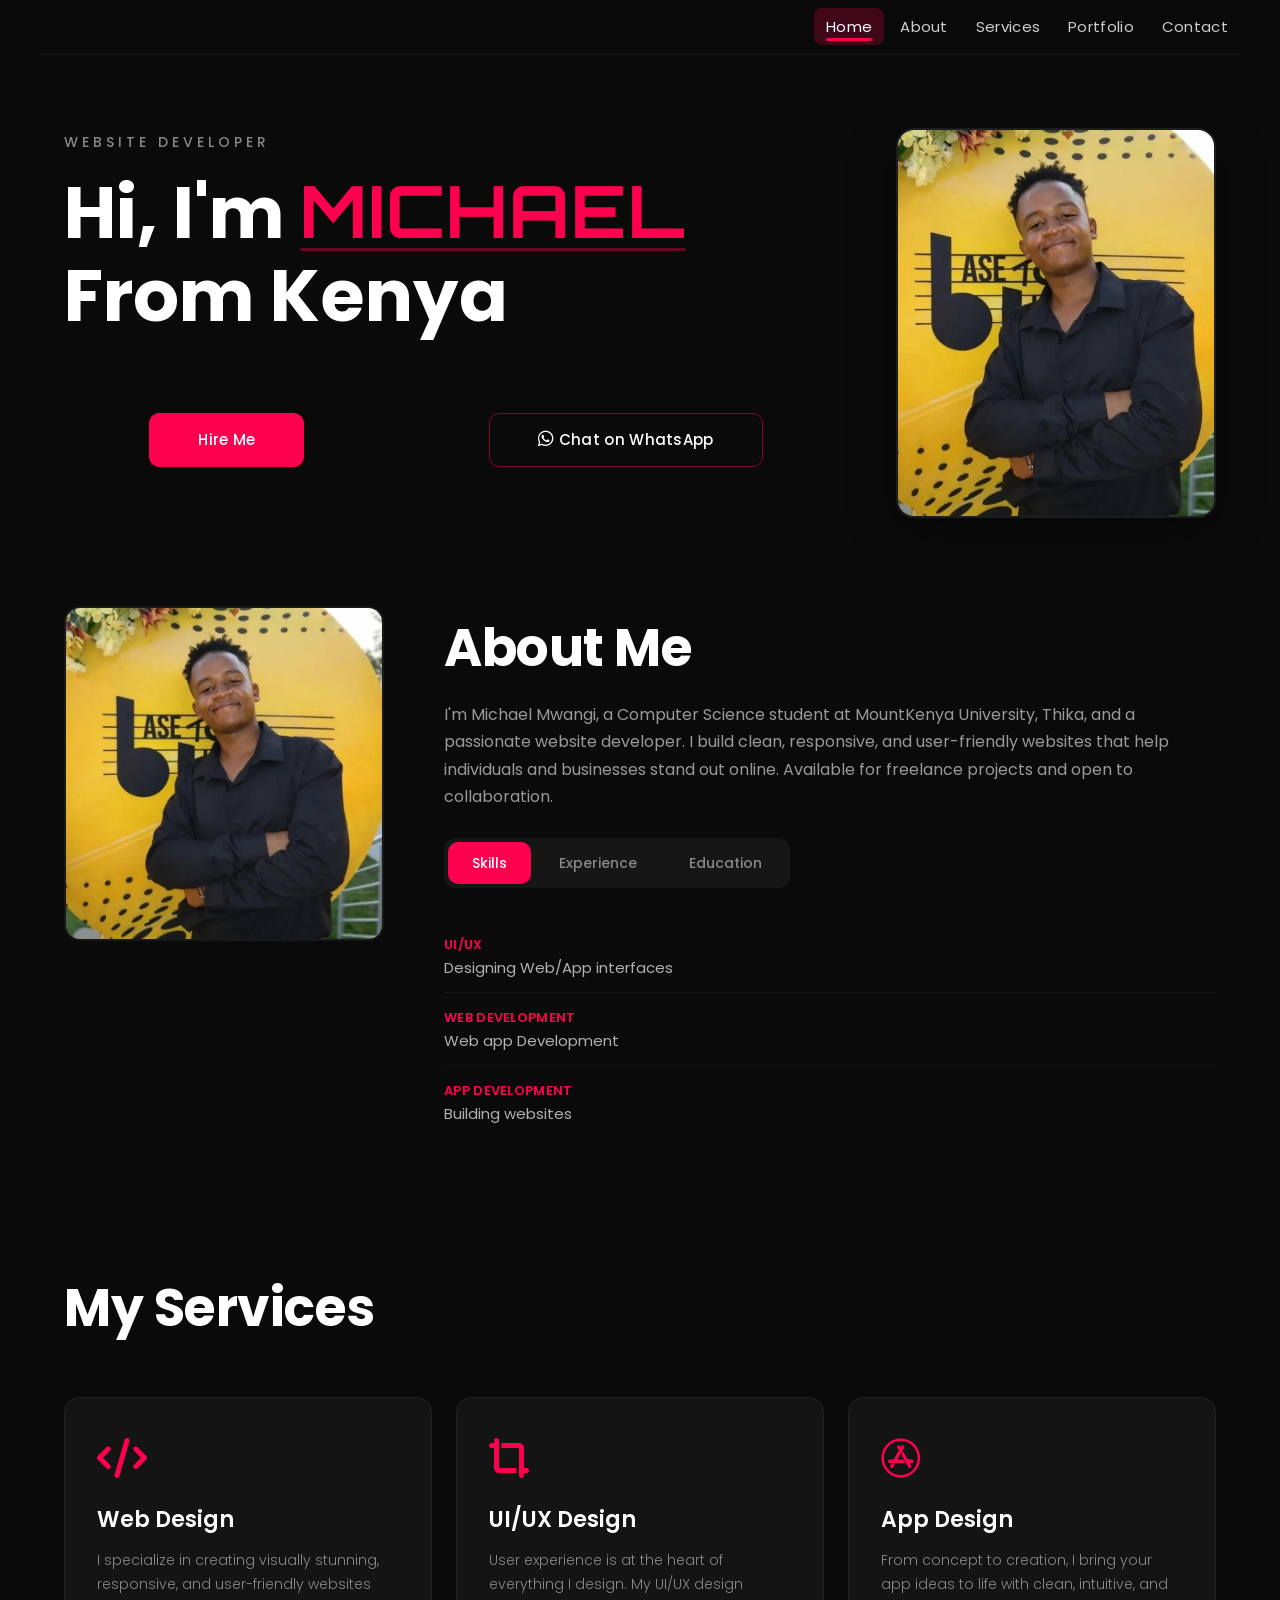
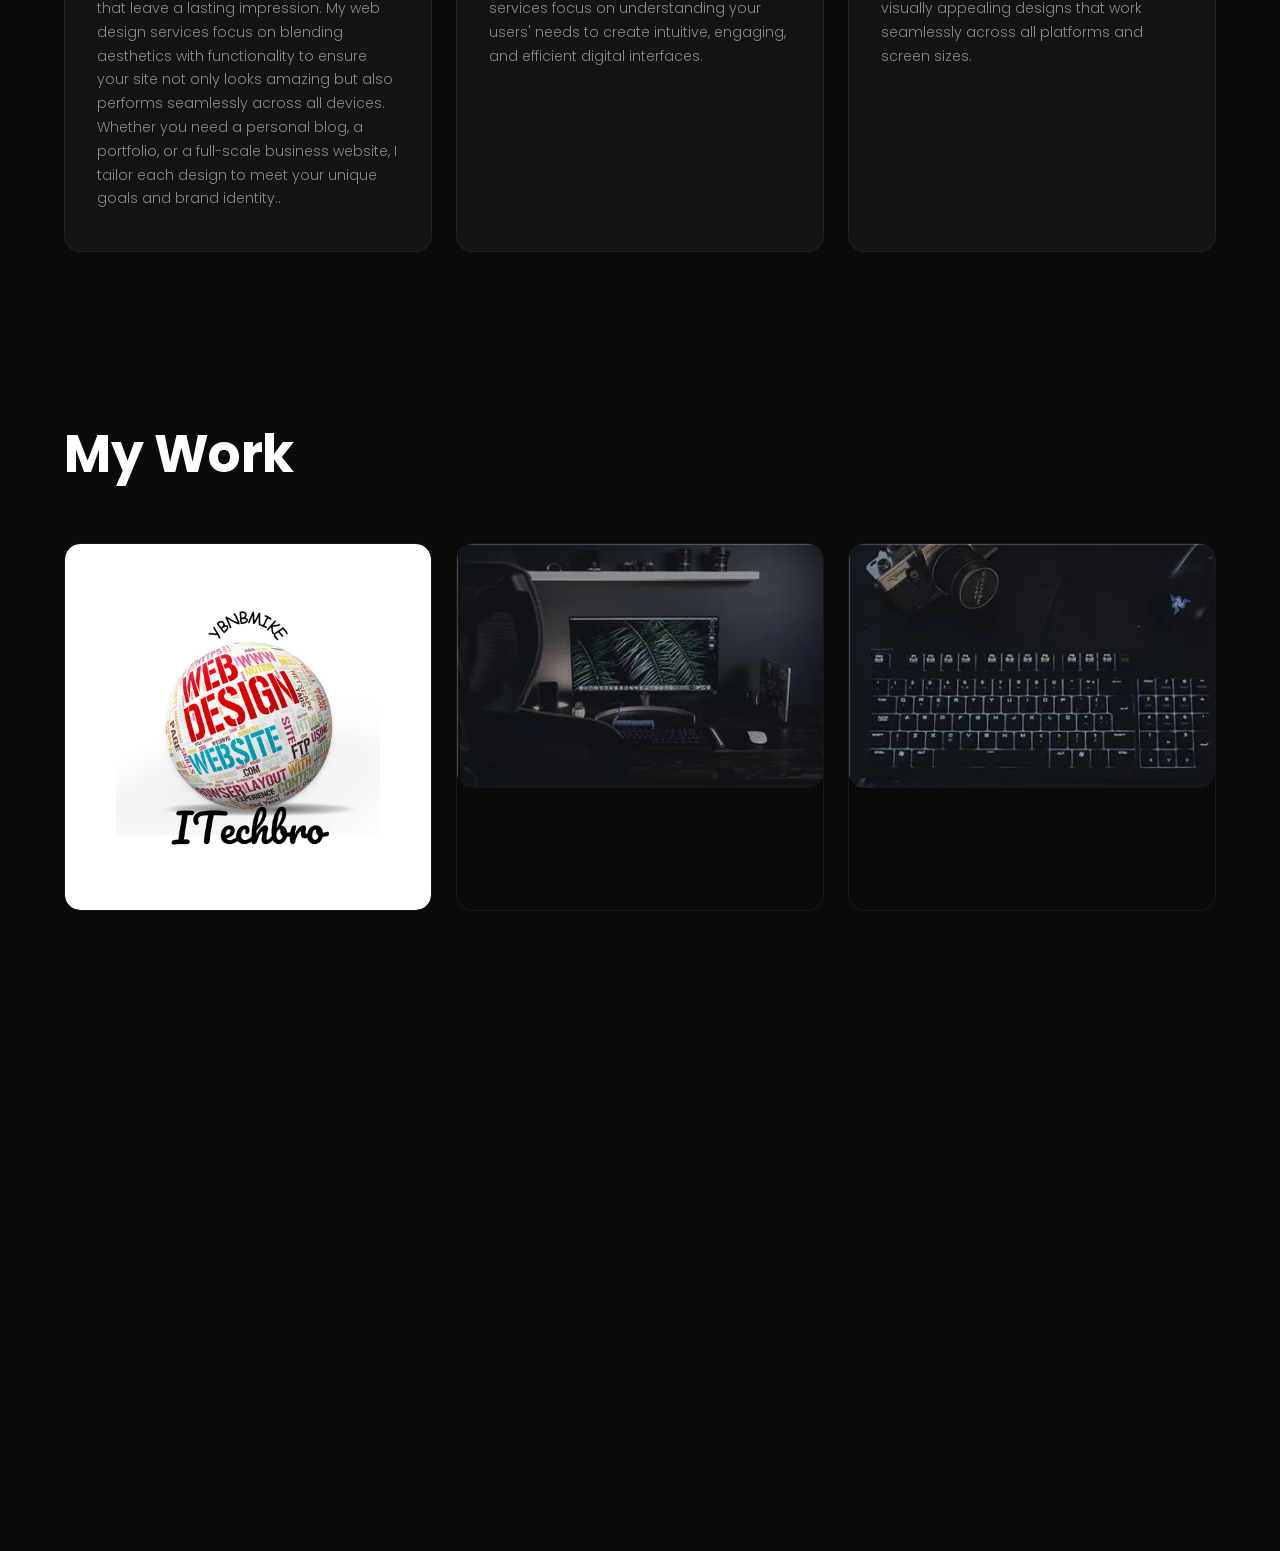
==== index.html @ 360afc4c "Add fashion store badge to clothing project" ====
<!DOCTYPE html>
<html lang="en">
<head>
    <meta charset="UTF-8">
    <meta http-equiv="X-UA-Compatible" content="IE=edge">
    <meta name="viewport" content="width=device-width, initial-scale=1.0">
    <title>Michael (YBNBMIKE) — Website Developer Kenya | Web Design & UI/UX</title>
    <link rel="stylesheet" href="style.css">
    <!-- Preconnect and load Poppins font for better CLS and performance -->
    <link rel="preconnect" href="https://fonts.googleapis.com">
    <link rel="preconnect" href="https://fonts.gstatic.com" crossorigin>
    <link rel="preconnect" href="https://cdnjs.cloudflare.com" crossorigin>
    <link href="https://fonts.googleapis.com/css2?family=Orbitron:wght@600;700&family=Poppins:wght@300;400;500;600;700&display=swap" rel="stylesheet">
    <!-- Favicons and touch icon (generated from your uploaded photo) -->
    <link rel="icon" type="image/png" sizes="32x32" href="/favicon-32x32.png">
    <link rel="icon" type="image/png" sizes="16x16" href="/favicon-16x16.png">
    <link rel="apple-touch-icon" sizes="180x180" href="/apple-touch-icon.png">
    <link rel="icon" href="/favicon-32x32.png">
    <link rel="shortcut icon" href="/favicon.ico">
    <meta name="theme-color" content="#ff004f">
    <!-- Font Awesome 6 Free CDN -->
    <link rel="stylesheet" href="https://cdnjs.cloudflare.com/ajax/libs/font-awesome/6.5.1/css/all.min.css" crossorigin="anonymous">
        <!-- SEO: meta description, canonical, Open Graph, Twitter Card, JSON-LD -->
        <meta name="description" content="Michael (YBNBMIKE) — Website developer from Kenya. I build responsive websites, UI/UX designs and web apps. Contact: chegemichael974@gmail.com">
        <meta name="keywords" content="website developer, web design, UI/UX, web developer Kenya, portfolio">
        <link rel="canonical" href="https://ynbmike.me/">
        <meta property="og:title" content="Michael (YBNBMIKE) — Website Developer | Kenya">
        <meta property="og:description" content="I build responsive websites, UI/UX designs and web apps. Portfolio of web projects and services offered.">
        <meta property="og:type" content="website">
        <meta property="og:url" content="https://ynbmike.me/">
        <meta property="og:image" content="https://ynbmike.me/portfolio3.jpg">
        <meta name="twitter:card" content="summary_large_image">
        <meta name="twitter:title" content="Michael (YBNBMIKE) — Website Developer | Kenya">
        <meta name="twitter:description" content="I build responsive websites, UI/UX designs and web apps. Portfolio of web projects and services offered.">
        <meta name="twitter:image" content="https://ynbmike.me/portfolio3.jpg">
        <script type="application/ld+json">
        {
            "@context": "https://schema.org",
            "@type": "Person",
            "name": "Michael (YBNBMIKE)",
            "url": "https://ynbmike.me/",
            "email": "chegemichael974@gmail.com",
            "jobTitle": "Website Developer",
            "sameAs": ["https://facebook.com/","https://www.linkedin.com/"]
        }
        </script>
</head>
<body>
<div id="header">
    <div class="container">
        <nav>
            <ul id="sidemenu">
                <li><a href="#header">Home</a></li>
                <li><a href="#about">About</a></li>
                <li><a href="#services">Services</a></li>
                <li><a href="#portfolio">Portfolio</a></li>
                <li><a href="#contact">Contact</a></li>
            </ul>
        </nav>
        <div class="header-content">
            <div class="header-text">
                <p>WEBSITE DEVELOPER</p>
                <h1>Hi, I'm <span>MICHAEL</span><br>From Kenya</h1>
                <div class="hero-actions">
                    <a href="#contact" class="btn btn2 hero-btn">Hire Me</a>
                    <a href="https://wa.me/254711838525" class="btn hero-btn hero-btn-whatsapp" target="_blank" rel="noopener">
                        <i class="fab fa-whatsapp"></i> Chat on WhatsApp
                    </a>
                </div>
            </div>
            <div class="hero-image-wrap">
                <img src="profile_new.jpg?v=2" alt="Michael Mwangi" class="hero-image" loading="eager" />
            </div>
        </div>
    </div>
</div>
<!-- -----------about---------- -->
<div id="about">
    <div class="container">
        <div class="row">
            <div class="about-col-1">
                <img src="profile_new.jpg?v=2" loading="lazy" alt="Michael portrait" style="width:100%;border-radius:16px;border:2px solid rgba(255,255,255,0.06);">
            </div>
            <div class="about-col-2">
                <h2 class="sub-title">About Me</h2>
                <p>I'm Michael Mwangi, a Computer Science student at MountKenya University, Thika, and a passionate website developer. I build clean, responsive, and user-friendly websites that help individuals and businesses stand out online. Available for freelance projects and open to collaboration.</p>

                <div class="tab-titles">
                    <p class="tab-links active-link" onclick="opentab(event, 'skills')">Skills</p>
                    <p class="tab-links" onclick="opentab(event, 'experience')">Experience</p>
                    <p class="tab-links" onclick="opentab(event, 'education')">Education</p>
                </div>
                <div class="tab-contents active-tab" id="skills">
                    <ul>
                        <li><span>UI/UX</span><br>Designing Web/App interfaces</li>
                        <li><span>Web Development</span><br>Web app Development</li>
                        <li><span>App Development</span><br>Building websites</li>
                    </ul>
                </div>
                <div class="tab-contents" id="experience">
                    <ul>
                        <li><span>2024 - Current</span><br>MountKenya University</li>
                        <li><span>2023 - 2024</span><br>Internship at Ministry of Foreign affairs.</li>
                        <li><span>2010 - 2021</span><br>Student at Magumu Boys.</li>
                
                    </ul>
                </div>
                <div class="tab-contents" id="education">
                    <ul>
                        <li><span>2023 - Current</span><br>MountKenya University</li>
                        <li><span>2018 - 2021</span><br>Magumu Boys</li>
                        <li><span>2010 - 2017</span><br>Jolly Hope Academy</li>
                    </ul>
                </div>
            </div>
        </div>
    </div>
</div>
<!-- ---------services---------------- -->
<div id="services">
    <div class="container">
        <h2 class="sub-title">My Services</h2>
        <div class="services-list">
            <div>
                <i class="fas fa-code"></i>
                <h2>Web Design</h2>
                <p>I specialize in creating visually stunning, responsive, and user-friendly websites that leave a lasting impression. My web design services focus on blending aesthetics with functionality to ensure your site not only looks amazing but also performs seamlessly across all devices. Whether you need a personal blog, a portfolio, or a full-scale business website, I tailor each design to meet your unique goals and brand identity..</p>
            </div>
            <div>
                <i class="fas fa-crop-simple"></i>
                <h2>UI/UX Design</h2>
                <p>User experience is at the heart of everything I design. My UI/UX design services focus on understanding your users' needs to create intuitive, engaging, and efficient digital interfaces.</p>
            </div>
            <div>
                <i class="fab fa-app-store"></i>
                <h2>App Design</h2>
                <p>From concept to creation, I bring your app ideas to life with clean, intuitive, and visually appealing designs that work seamlessly across all platforms and screen sizes.</p>
            </div>
        </div>
    </div>
</div>
<!-- ----------portfolio------------ -->
<div id="portfolio">
    <div class="container">
        <h2 class="sub-title">My Work</h2>
        <div class="work-list">
            <div class="work">
                <img src="logo.png" loading="lazy" alt="Tory's Court clothing website logo" class="project-logo-fit">
                <div class="layer">
                    <span class="project-badge">Fashion Store</span>
                    <h3>Clothing Website</h3>
                    <p>A fashion-focused website built to showcase products with a clean layout, bold visuals, and a smooth browsing experience for customers.</p>
                    <a href="https://toryscourt.netlify.app/" target="_blank" rel="noopener" class="project-link">View Website</a>
                </div>
            </div>
            <div class="work">
                <picture>
                    <source type="image/webp" srcset="portfolio4_400.webp 400w, portfolio4_800.webp 800w, portfolio4_1200.webp 1200w" sizes="(max-width:600px) 100vw, 400px">
                    <img src="portfolio4_800.jpg" srcset="portfolio4_400.jpg 400w, portfolio4_800.jpg 800w, portfolio4_1200.jpg 1200w" sizes="(max-width:600px) 100vw, 400px" loading="lazy" alt="Parking system screenshot">
                </picture>
                <div class="layer">
                    <h3>Parking system</h3>
                    <p>The website Maximizes the use of parking areas, even in limited spaces, by organizing vehicle placement. .</p>
                </div>
            </div>
            <div class="work">
                <picture>
                    <source type="image/webp" srcset="portfolio5_400.webp 400w, portfolio5_800.webp 800w, portfolio5_1200.webp 1200w" sizes="(max-width:600px) 100vw, 400px">
                    <img src="portfolio5_800.jpg" srcset="portfolio5_400.jpg 400w, portfolio5_800.jpg 800w, portfolio5_1200.jpg 1200w" sizes="(max-width:600px) 100vw, 400px" loading="lazy" alt="Room management system screenshot">
                </picture>
                <div class="layer">
                    <h3>Room management system</h3>
                    <p>The websites Streamlines property management by consolidating tenant information, payment records, and maintenance requests.</p>
                </div>
            </div>
        </div>
    </div>
</div>
<!-- ----------contact------------- -->
<div id="contact">
    <div class="container">
        <div class="row">
            <div class="contact-left">
                <h2 class="sub-title">Contact Me</h2>
                <p><i class="fas fa-paper-plane"></i> chegemichael974@gmail.com</p>
                <p><i class="fas fa-square-phone"></i> 0745872280</p>
                <div class="social-icons">
                    <a href="https://facebook.com/" target="_blank" rel="noopener"><i class="fab fa-facebook"></i></a>
                    <a href="https://wa.me/254711838525" target="_blank" rel="noopener" aria-label="WhatsApp"><i class="fab fa-whatsapp"></i></a>
                    <a href="#" target="_blank" rel="noopener"><i class="fab fa-twitter"></i></a>
                    <a href="https://www.instagram.com/ybnbmike/" target="_blank" rel="noopener"><i class="fab fa-instagram"></i></a>
                    <a href="#" target="_blank" rel="noopener"><i class="fab fa-linkedin"></i></a>
                </div>
                <a href="my cv.pdf" download class="btn btn2">Download CV</a>
            </div>
                <div class="contact-right">
                    <form name="submit-to-google-sheet">
                        <input type="text" name="Name" placeholder="Your Name" required>
                        <input type="email" name="Email" placeholder="Your Email" required>
                        <textarea name="Message" rows="6" placeholder="Your Message"></textarea>
                        <button type="submit" class="btn btn2">Submit</button>
                    </form>
                    <span id="msg"></span>
                </div>
        </div>
    </div>
</div>



<script>

    const tablinks = document.getElementsByClassName("tab-links");
    const tabcontents = document.getElementsByClassName("tab-contents");

    function opentab(evt, tabname){
        for (const tablink of tablinks){
            tablink.classList.remove("active-link");
        }
        for (const tabcontent of tabcontents){
            tabcontent.classList.remove("active-tab");
        }
        evt.currentTarget.classList.add("active-link");
        document.getElementById(tabname).classList.add("active-tab");
    }

</script>

<script>
    const navLinks = document.querySelectorAll('nav ul li a[href^="#"]');
    const sections = Array.from(navLinks)
        .map(link => document.querySelector(link.getAttribute('href')))
        .filter(Boolean);
    let navTicking = false;

    function updateActiveNavLink() {
        const scrollPosition = window.scrollY + 120;
        let currentSectionId = 'header';

        sections.forEach(section => {
            if (scrollPosition >= section.offsetTop) {
                currentSectionId = section.id;
            }
        });

        navLinks.forEach(link => {
            const isActive = link.getAttribute('href') === `#${currentSectionId}`;
            link.classList.toggle('active-nav-link', isActive);
        });
    }

    function onScrollUpdateNav() {
        if (navTicking) {
            return;
        }
        navTicking = true;
        window.requestAnimationFrame(() => {
            updateActiveNavLink();
            navTicking = false;
        });
    }

    window.addEventListener('scroll', onScrollUpdateNav, { passive: true });
    window.addEventListener('load', updateActiveNavLink);
</script>
<script>
    const revealTargets = [
        '#about .sub-title', '#about .about-col-1', '#about .about-col-2',
        '#services .sub-title', '#services .services-list > div',
        '#portfolio .sub-title', '#portfolio .work-list .work',
        '#contact .sub-title', '#contact .contact-left', '#contact .contact-right'
    ];

    const revealElements = revealTargets.flatMap(selector => Array.from(document.querySelectorAll(selector)));

    if (revealElements.length > 0) {
        document.body.classList.add('motion-ready');

        revealElements.forEach((element, index) => {
            element.classList.add('animate-on-scroll');
            element.classList.add(`delay-${(index % 3) + 1}`);
        });

        const revealObserver = new IntersectionObserver((entries, observer) => {
            entries.forEach(entry => {
                if (entry.isIntersecting) {
                    entry.target.classList.add('reveal');
                    observer.unobserve(entry.target);
                }
            });
        }, {
            threshold: 0.14,
            rootMargin: '0px 0px -40px 0px'
        });

        revealElements.forEach(element => revealObserver.observe(element));
    }
</script>
<script>
    const form = document.forms['submit-to-google-sheet']
    const msg = document.getElementById('msg')

    form.addEventListener('submit', async e => {
        e.preventDefault()
        const name = form.Name.value.trim()
        const email = form.Email.value.trim()
        const message = form.Message.value.trim()
        const subject = encodeURIComponent(`Portfolio message from ${name || 'Visitor'}`)
        const body = encodeURIComponent(`Name: ${name}\nEmail: ${email}\n\nMessage:\n${message}`)

        window.location.href = `mailto:chegemichael974@gmail.com?subject=${subject}&body=${body}`
        msg.textContent = 'Opening your email app...'
        setTimeout(()=> msg.textContent = '', 5000)
    })
</script>
</body>
</html>
---- style.css ----
/* ===== RESET & BASE ===== */
*,
*::before,
*::after {
    margin: 0;
    padding: 0;
    box-sizing: border-box;
}

html {
    scroll-behavior: smooth;
    font-size: 16px;
    -ms-overflow-style: none;
    scrollbar-width: none;
}

body {
    font-family: 'Poppins', sans-serif;
    background: #0a0a0a;
    color: #e0e0e0;
    line-height: 1.6;
    overflow-x: hidden;
    -webkit-font-smoothing: antialiased;
    -ms-overflow-style: none;
    scrollbar-width: none;
}

body::-webkit-scrollbar {
    width: 0;
    height: 0;
    display: none;
}

section,
#header,
#about,
#services,
#portfolio,
#contact {
    scroll-margin-top: 100px;
    content-visibility: auto;
    contain-intrinsic-size: 900px;
}

a {
    color: inherit;
    text-decoration: none;
}

img {
    max-width: 100%;
    display: block;
}

/* ===== UTILITY ===== */
.container {
    width: 100%;
    max-width: 1200px;
    margin: 0 auto;
    padding: 0 24px;
}

/* ===== NAVIGATION ===== */
nav {
    display: flex;
    align-items: center;
    justify-content: flex-end;
    width: min(1200px, calc(100% - 48px));
    padding: 14px 0;
    position: fixed;
    top: 0;
    left: 50%;
    transform: translateX(-50%);
    z-index: 1000;
    background: rgba(10, 10, 10, 0.92);
    backdrop-filter: blur(8px);
    border-bottom: 1px solid rgba(255, 255, 255, 0.06);
    animation: navFadeIn 0.5s ease-out;
}

nav ul {
    display: flex;
    list-style: none;
    gap: 4px;
}

nav ul li a {
    color: #ccc;
    font-size: 15px;
    font-weight: 400;
    padding: 8px 12px;
    border-radius: 8px;
    transition: color 0.3s, background 0.3s;
    letter-spacing: 0.3px;
    position: relative;
}

nav ul li a::after {
    content: '';
    position: absolute;
    left: 12px;
    right: 12px;
    bottom: 4px;
    height: 3px;
    border-radius: 999px;
    background: #ff004f;
    transform: scaleX(0);
    transform-origin: left;
    transition: transform 0.25s cubic-bezier(0.22, 1, 0.36, 1);
}

nav ul li a:hover,
nav ul li a:focus {
    color: #fff;
    background: rgba(255, 0, 79, 0.1);
}

nav ul li a.active-nav-link {
    color: #fff;
    background: rgba(255, 0, 79, 0.22);
}

nav ul li a:hover::after,
nav ul li a:focus::after,
nav ul li a.active-nav-link::after {
    transform: scaleX(1);
}

/* ===== HEADER / HERO ===== */
#header {
    width: 100%;
    min-height: auto;
    background: #0a0a0a;
}

#header > .container {
    padding-top: 80px;
}

.header-content {
    display: flex;
    align-items: center;
    justify-content: space-between;
    gap: 48px;
    padding: 48px 0 40px;
}

.header-text {
    flex: 1;
    min-width: 0;
}

.hero-actions {
    display: flex;
    flex-wrap: wrap;
    gap: 14px;
    margin-top: 28px;
}

.hero-btn {
    margin: 0;
}

.hero-btn-whatsapp {
    display: inline-flex;
    align-items: center;
    gap: 10px;
    border-color: rgba(37, 211, 102, 0.55);
    color: #dfffe9;
}

.hero-btn-whatsapp i {
    font-size: 18px;
}

.hero-btn-whatsapp:hover {
    background: #25d366;
    border-color: #25d366;
    box-shadow: 0 8px 30px rgba(37, 211, 102, 0.28);
}

.hero-image-wrap {
    flex: 0 0 auto;
}

.hero-image {
    width: 320px;
    height: 390px;
    object-fit: cover;
    border-radius: 18px;
    box-shadow: 0 12px 48px rgba(0,0,0,0.35);
    border: 2px solid rgba(255,255,255,0.08);
    display: block;
}

.header-text p {
    font-size: 14px;
    font-weight: 500;
    letter-spacing: 4px;
    text-transform: uppercase;
    color: #888;
    margin-bottom: 16px;
    animation: fadeUp 0.55s cubic-bezier(0.22, 1, 0.36, 1) 0.04s both;
}

.header-text h1 {
    font-size: clamp(36px, 6vw, 72px);
    font-weight: 700;
    line-height: 1.15;
    color: #fff;
    animation: fadeUp 0.65s cubic-bezier(0.22, 1, 0.36, 1) 0.12s both;
}

.header-text h1 span {
    font-family: 'Orbitron', sans-serif;
    letter-spacing: 1.8px;
    font-weight: 700;
    text-transform: uppercase;
    color: #ff004f;
    position: relative;
}

.header-text h1 span::after {
    content: '';
    position: absolute;
    bottom: 4px;
    left: 0;
    width: 100%;
    height: 3px;
    background: #ff004f;
    opacity: 0.4;
    border-radius: 2px;
}

/* ===== MOTION ===== */
.motion-ready .animate-on-scroll {
    opacity: 0;
    transform: translateY(40px) scale(0.985);
    transition: opacity 0.55s ease, transform 0.55s cubic-bezier(0.22, 1, 0.36, 1);
}

.motion-ready .animate-on-scroll.reveal {
    opacity: 1;
    transform: translateY(0) scale(1);
}

.motion-ready .animate-on-scroll.delay-1 {
    transition-delay: 0.08s;
}

.motion-ready .animate-on-scroll.delay-2 {
    transition-delay: 0.16s;
}

.motion-ready .animate-on-scroll.delay-3 {
    transition-delay: 0.24s;
}

@keyframes fadeUp {
    from {
        opacity: 0;
        transform: translateY(34px);
    }
    to {
        opacity: 1;
        transform: translateY(0);
    }
}

@keyframes navFadeIn {
    from {
        opacity: 0;
        transform: translateX(-50%) translateY(-16px);
    }
    to {
        opacity: 1;
        transform: translateX(-50%) translateY(0);
    }
}

/* ===== SECTION TITLES ===== */
.sub-title {
    font-size: clamp(32px, 5vw, 52px);
    font-weight: 700;
    color: #fff;
    margin-bottom: 12px;
    letter-spacing: -0.5px;
}

/* ===== ABOUT ===== */
#about {
    padding: 48px 0;
    color: #b0b0b0;
}

#about .row {
    display: flex;
    align-items: flex-start;
    gap: 60px;
}

.about-col-1 {
    flex: 0 0 320px;
}

.about-col-1 img {
    width: 100%;
    border-radius: 16px;
    border: 2px solid rgba(255, 255, 255, 0.06);
    transition: transform 0.35s ease, box-shadow 0.35s ease;
}

.about-col-1 img:hover {
    transform: translateY(-4px);
    box-shadow: 0 20px 45px rgba(0, 0, 0, 0.35);
}

.about-col-2 {
    flex: 1;
    min-width: 0;
}

.about-col-2 > p {
    font-size: 16px;
    line-height: 1.7;
    color: #999;
    margin-top: 8px;
    margin-bottom: 8px;
}

/* Tabs */

.tab-titles {
    display: flex;
    gap: 4px;
    margin: 28px 0 32px;
    background: #161616;
    border-radius: 12px;
    padding: 4px;
    width: fit-content;
}

.tab-links {
    font-size: 14px;
    font-weight: 500;
    cursor: pointer;
    padding: 10px 24px;
    border-radius: 10px;
    color: #888;
    transition: color 0.3s, background 0.3s;
    position: relative;
    user-select: none;
}

.tab-links:hover {
    color: #ccc;
}

.tab-links.active-link {
    color: #fff;
    background: #ff004f;
}

/* Remove old underline effect */
.tab-links::after {
    display: none;
}

.tab-contents {
    display: none;
}

.tab-contents.active-tab {
    display: block;
    animation: fadeIn 0.3s ease;
}

@keyframes fadeIn {
    from { opacity: 0; transform: translateY(6px); }
    to { opacity: 1; transform: translateY(0); }
}

.tab-contents ul {
    list-style: none;
}

.tab-contents ul li {
    padding: 12px 0;
    border-bottom: 1px solid rgba(255, 255, 255, 0.05);
    font-size: 15px;
    color: #b0b0b0;
}

.tab-contents ul li:last-child {
    border-bottom: none;
}

.tab-contents ul li span {
    color: #ff004f;
    font-size: 13px;
    font-weight: 600;
    letter-spacing: 0.3px;
    text-transform: uppercase;
}

/* ===== SERVICES ===== */
#services {
    padding: 80px 0;
}

.services-list {
    display: grid;
    grid-template-columns: repeat(3, 1fr);
    gap: 24px;
    margin-top: 48px;
}

.services-list div {
    background: #141414;
    border: 1px solid rgba(255, 255, 255, 0.06);
    padding: 40px 32px;
    border-radius: 16px;
    transition: transform 0.35s cubic-bezier(0.22, 1, 0.36, 1), border-color 0.35s, box-shadow 0.35s;
}

.services-list div:hover {
    transform: translateY(-12px) scale(1.015);
    border-color: rgba(255, 0, 79, 0.45);
    box-shadow: 0 28px 70px rgba(255, 0, 79, 0.16);
    background: #141414;
}

.services-list div i {
    font-size: 40px;
    color: #ff004f;
    margin-bottom: 24px;
    display: block;
}

.services-list div h2 {
    font-size: 22px;
    font-weight: 600;
    color: #fff;
    margin-bottom: 12px;
}

.services-list div p {
    font-size: 14px;
    font-weight: 300;
    color: #888;
    line-height: 1.7;
}

/* ===== PORTFOLIO ===== */
#portfolio {
    padding: 80px 0;
}

.work-list {
    display: grid;
    grid-template-columns: repeat(3, 1fr);
    gap: 24px;
    margin-top: 48px;
}

.work {
    border-radius: 16px;
    position: relative;
    overflow: hidden;
    border: 1px solid rgba(255, 255, 255, 0.06);
    transition: transform 0.35s cubic-bezier(0.22, 1, 0.36, 1), border-color 0.3s, box-shadow 0.35s;
}

.work:hover {
    transform: translateY(-10px);
    border-color: rgba(255, 0, 79, 0.45);
    box-shadow: 0 24px 55px rgba(255, 0, 79, 0.14);
}

.work img {
    width: 100%;
    border-radius: 15px;
    display: block;
    transition: transform 0.65s cubic-bezier(0.22, 1, 0.36, 1);
}

.project-logo-fit {
    aspect-ratio: 1 / 1;
    object-fit: contain;
    background: #ffffff;
    padding: 18px;
}

.work:hover img {
    transform: scale(1.1);
}

.layer {
    width: 100%;
    height: 0;
    background: linear-gradient(transparent, rgba(0, 0, 0, 0.85), rgba(255, 0, 79, 0.85));
    border-radius: 16px;
    position: absolute;
    left: 0;
    bottom: 0;
    overflow: hidden;
    display: flex;
    align-items: center;
    justify-content: center;
    flex-direction: column;
    padding: 0 28px;
    text-align: center;
    transition: height 0.45s cubic-bezier(0.22, 1, 0.36, 1);
}

.work:hover .layer {
    height: 100%;
}

.layer h3 {
    font-size: 18px;
    font-weight: 600;
    margin-bottom: 10px;
    color: #fff;
}

.layer p {
    font-size: 13px;
    color: rgba(255, 255, 255, 0.85);
    line-height: 1.6;
}

.project-badge {
    display: inline-flex;
    align-items: center;
    justify-content: center;
    padding: 6px 12px;
    margin-bottom: 12px;
    border-radius: 999px;
    background: rgba(255, 255, 255, 0.18);
    border: 1px solid rgba(255, 255, 255, 0.22);
    color: #fff;
    font-size: 11px;
    font-weight: 700;
    letter-spacing: 0.9px;
    text-transform: uppercase;
}

.project-link {
    display: inline-flex;
    align-items: center;
    justify-content: center;
    margin-top: 18px;
    padding: 10px 18px;
    border-radius: 999px;
    background: #fff;
    color: #111;
    font-size: 13px;
    font-weight: 600;
    transition: transform 0.25s ease, box-shadow 0.25s ease, background 0.25s ease;
}

.project-link:hover {
    background: #ffe3ec;
    transform: translateY(-2px);
    box-shadow: 0 10px 24px rgba(0, 0, 0, 0.22);
}

/* ===== BUTTONS ===== */
.btn {
    display: block;
    margin: 48px auto;
    width: fit-content;
    border: 1px solid rgba(255, 0, 79, 0.5);
    padding: 14px 48px;
    border-radius: 10px;
    font-size: 15px;
    font-weight: 500;
    color: #fff;
    transition: all 0.3s;
    cursor: pointer;
    letter-spacing: 0.3px;
}

.btn:hover {
    background: #ff004f;
    border-color: #ff004f;
    box-shadow: 0 8px 30px rgba(255, 0, 79, 0.25);
}

.btn.btn2 {
    display: inline-block;
    background: #ff004f;
    border-color: #ff004f;
}

.btn.btn2:hover {
    background: #e0003f;
    box-shadow: 0 8px 30px rgba(255, 0, 79, 0.35);
}

/* ===== CONTACT ===== */
#contact {
    padding: 80px 0 0;
}

#contact .row {
    display: flex;
    gap: 60px;
}

.contact-left {
    flex: 0 0 340px;
}

.contact-right {
    flex: 1;
    min-width: 0;
}

.contact-left p {
    margin-top: 24px;
    font-size: 15px;
    color: #999;
    display: flex;
    align-items: center;
    gap: 12px;
}

.contact-left p i {
    color: #ff004f;
    font-size: 20px;
    width: 24px;
    text-align: center;
}

.social-icons {
    display: flex;
    gap: 12px;
    margin-top: 28px;
}

.social-icons a {
    width: 44px;
    height: 44px;
    display: flex;
    align-items: center;
    justify-content: center;
    border-radius: 10px;
    background: #161616;
    border: 1px solid rgba(255, 255, 255, 0.06);
    color: #888;
    font-size: 18px;
    transition: all 0.3s;
}

.social-icons a:hover {
    color: #fff;
    background: #ff004f;
    border-color: #ff004f;
    transform: translateY(-3px);
}

.contact-left .btn.btn2 {
    margin-top: 28px;
}

/* Contact form */
.contact-right form {
    width: 100%;
}

form input,
form textarea {
    width: 100%;
    border: 1px solid rgba(255, 255, 255, 0.08);
    outline: none;
    background: #141414;
    padding: 16px 20px;
    margin: 8px 0;
    color: #fff;
    font-size: 15px;
    font-family: 'Poppins', sans-serif;
    border-radius: 12px;
    transition: border-color 0.3s, box-shadow 0.3s;
}

form input:focus,
form textarea:focus {
    border-color: rgba(255, 0, 79, 0.5);
    box-shadow: 0 0 0 3px rgba(255, 0, 79, 0.1);
}

form input::placeholder,
form textarea::placeholder {
    color: #555;
}

form .btn2 {
    padding: 14px 48px;
    font-size: 16px;
    font-weight: 500;
    margin-top: 16px;
    border: none;
    width: 100%;
    border-radius: 12px;
}

#msg {
    color: #4ade80;
    margin-top: 8px;
    display: block;
    font-size: 14px;
    min-height: 20px;
}

@media (prefers-reduced-motion: reduce) {
    html {
        scroll-behavior: auto;
    }

    *,
    *::before,
    *::after {
        animation: none !important;
        transition: none !important;
    }

    .motion-ready .animate-on-scroll {
        opacity: 1 !important;
        transform: none !important;
    }
}

/* ========================================
   RESPONSIVE — TABLET (max-width: 900px)
   ======================================== */
@media (max-width: 900px) {
    .services-list,
    .work-list {
        grid-template-columns: repeat(2, 1fr);
    }

    #about .row {
        gap: 40px;
    }

    .about-col-1 {
        flex: 0 0 260px;
    }
}

/* ========================================
   RESPONSIVE — MOBILE (max-width: 640px)
   ======================================== */
@media (max-width: 640px) {
    /* Spacing */
    .container {
        padding: 0 20px;
    }

    #about,
    #services,
    #portfolio,
    #contact {
        padding: 56px 0;
    }

    /* Nav */
    nav {
        width: 100%;
        left: 0;
        transform: none;
        padding: 10px 12px;
    }

    nav ul {
        position: static;
        width: 100%;
        height: auto;
        background: transparent;
        flex-direction: row;
        justify-content: space-between;
        align-items: center;
        padding: 0;
        gap: 4px;
        box-shadow: none;
        border-left: none;
    }

    nav ul li {
        list-style: none;
        flex: 1;
    }

    nav ul li a {
        display: block;
        font-size: 13px;
        text-align: center;
        padding: 8px 6px;
        border-bottom: none;
        border-radius: 8px;
    }

    nav ul li a:hover {
        background: rgba(255, 0, 79, 0.1);
        color: #fff;
    }

    /* Hero */
    #header > .container {
        padding-top: 64px;
    }

    .header-content {
        flex-direction: column-reverse;
        padding: 20px 0 24px;
        gap: 20px;
    }

    .hero-image {
        width: 100%;
        height: 260px;
    }

    .hero-actions {
        gap: 12px;
        margin-top: 22px;
    }

    .hero-btn {
        width: 100%;
        justify-content: center;
        text-align: center;
        padding-left: 24px;
        padding-right: 24px;
    }

    .header-text h1 {
        font-size: clamp(28px, 8vw, 40px);
    }

    .header-text p {
        font-size: 12px;
        letter-spacing: 3px;
    }

    /* About */
    #about .row {
        flex-direction: column;
        gap: 32px;
    }

    .about-col-1 {
        flex: none;
        width: 100%;
    }

    .about-col-2 {
        font-size: 14px;
    }

    .sub-title {
        font-size: clamp(28px, 7vw, 40px);
    }

    /* Tabs */
    .tab-titles {
        width: 100%;
    }

    .tab-links {
        flex: 1;
        text-align: center;
        font-size: 13px;
        padding: 10px 12px;
    }

    /* Services & Portfolio */
    .services-list,
    .work-list {
        grid-template-columns: 1fr;
        gap: 16px;
    }

    .services-list div {
        padding: 28px 24px;
    }

    /* Contact */
    #contact .row {
        flex-direction: column;
        gap: 40px;
    }

    .contact-left {
        flex: none;
        width: 100%;
    }

    .contact-right {
        width: 100%;
    }

    form input,
    form textarea {
        font-size: 14px;
        padding: 14px 16px;
    }

}

/* ========================================
   RESPONSIVE — SMALL MOBILE (max-width: 380px)
   ======================================== */
@media (max-width: 380px) {
    .container {
        padding: 0 16px;
    }

    .header-text h1 {
        font-size: 26px;
    }

    .sub-title {
        font-size: 26px;
    }

    .tab-links {
        font-size: 12px;
        padding: 8px 8px;
    }
}
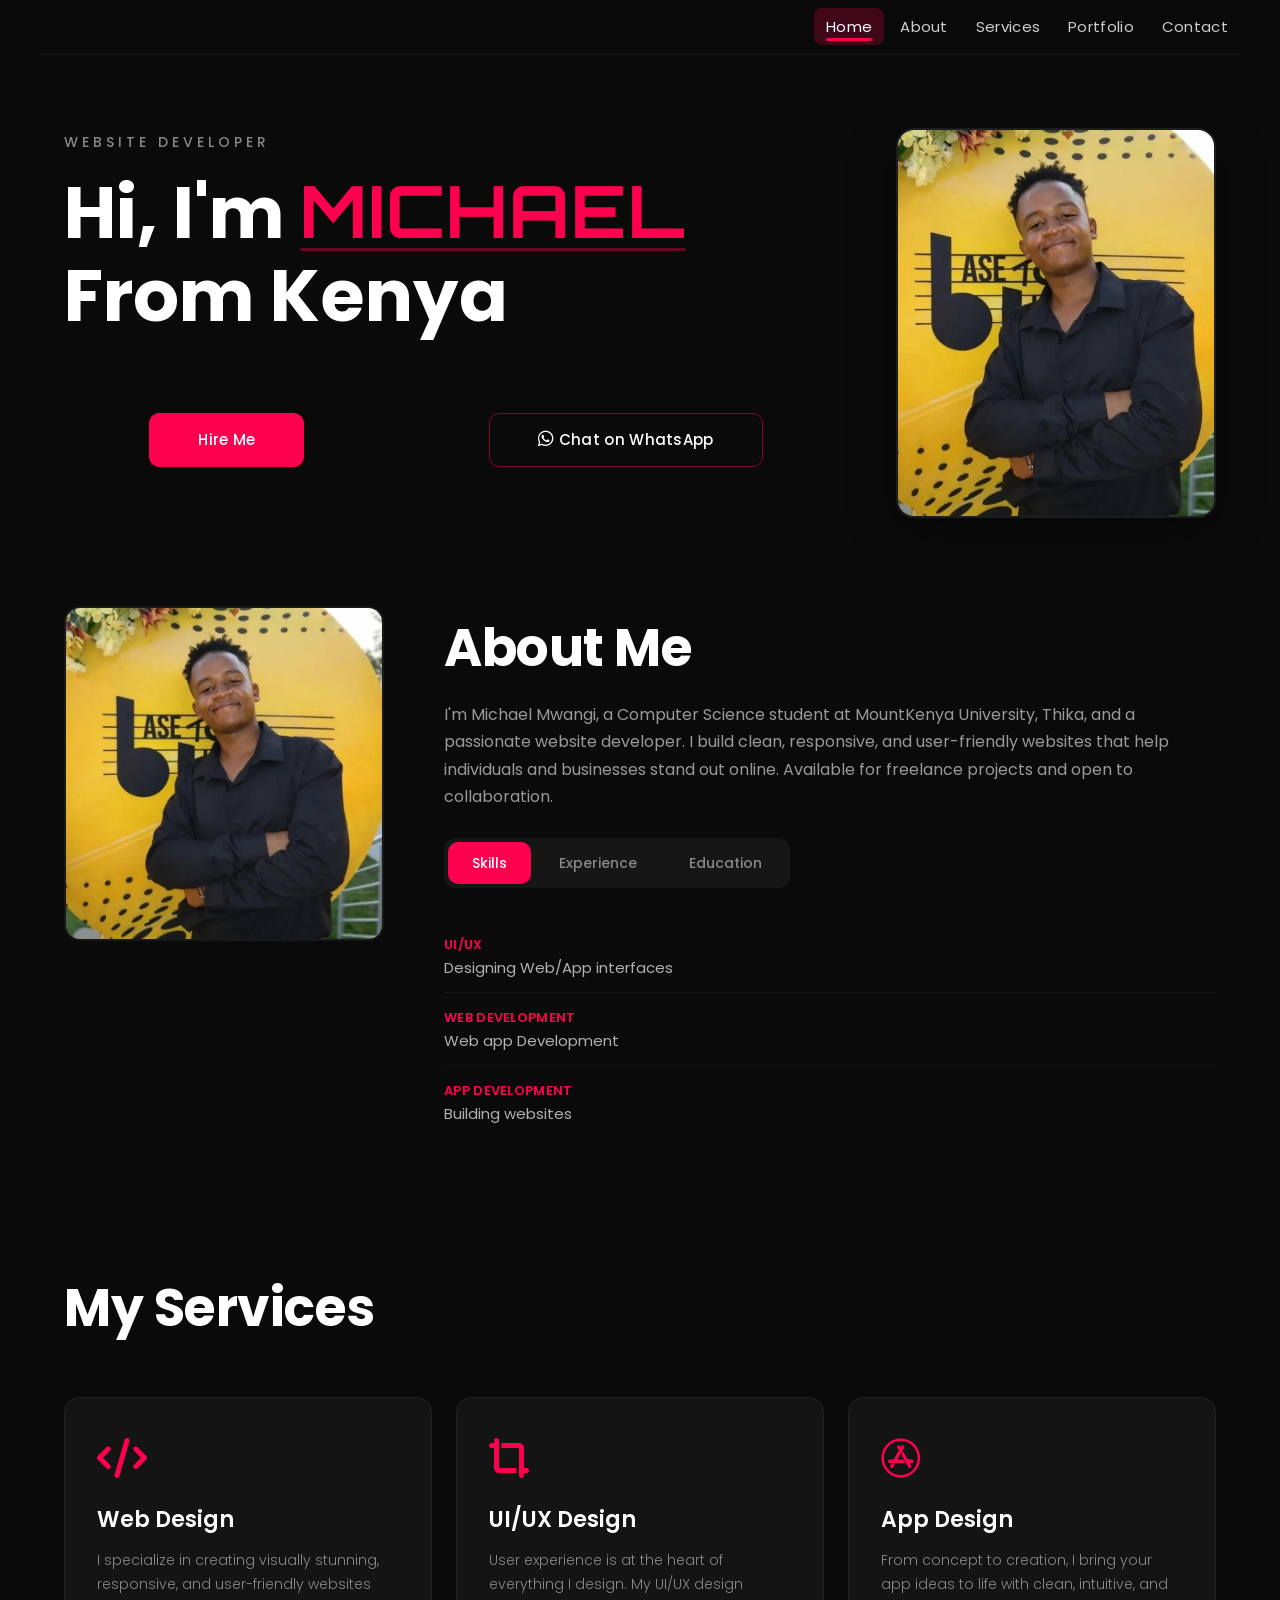
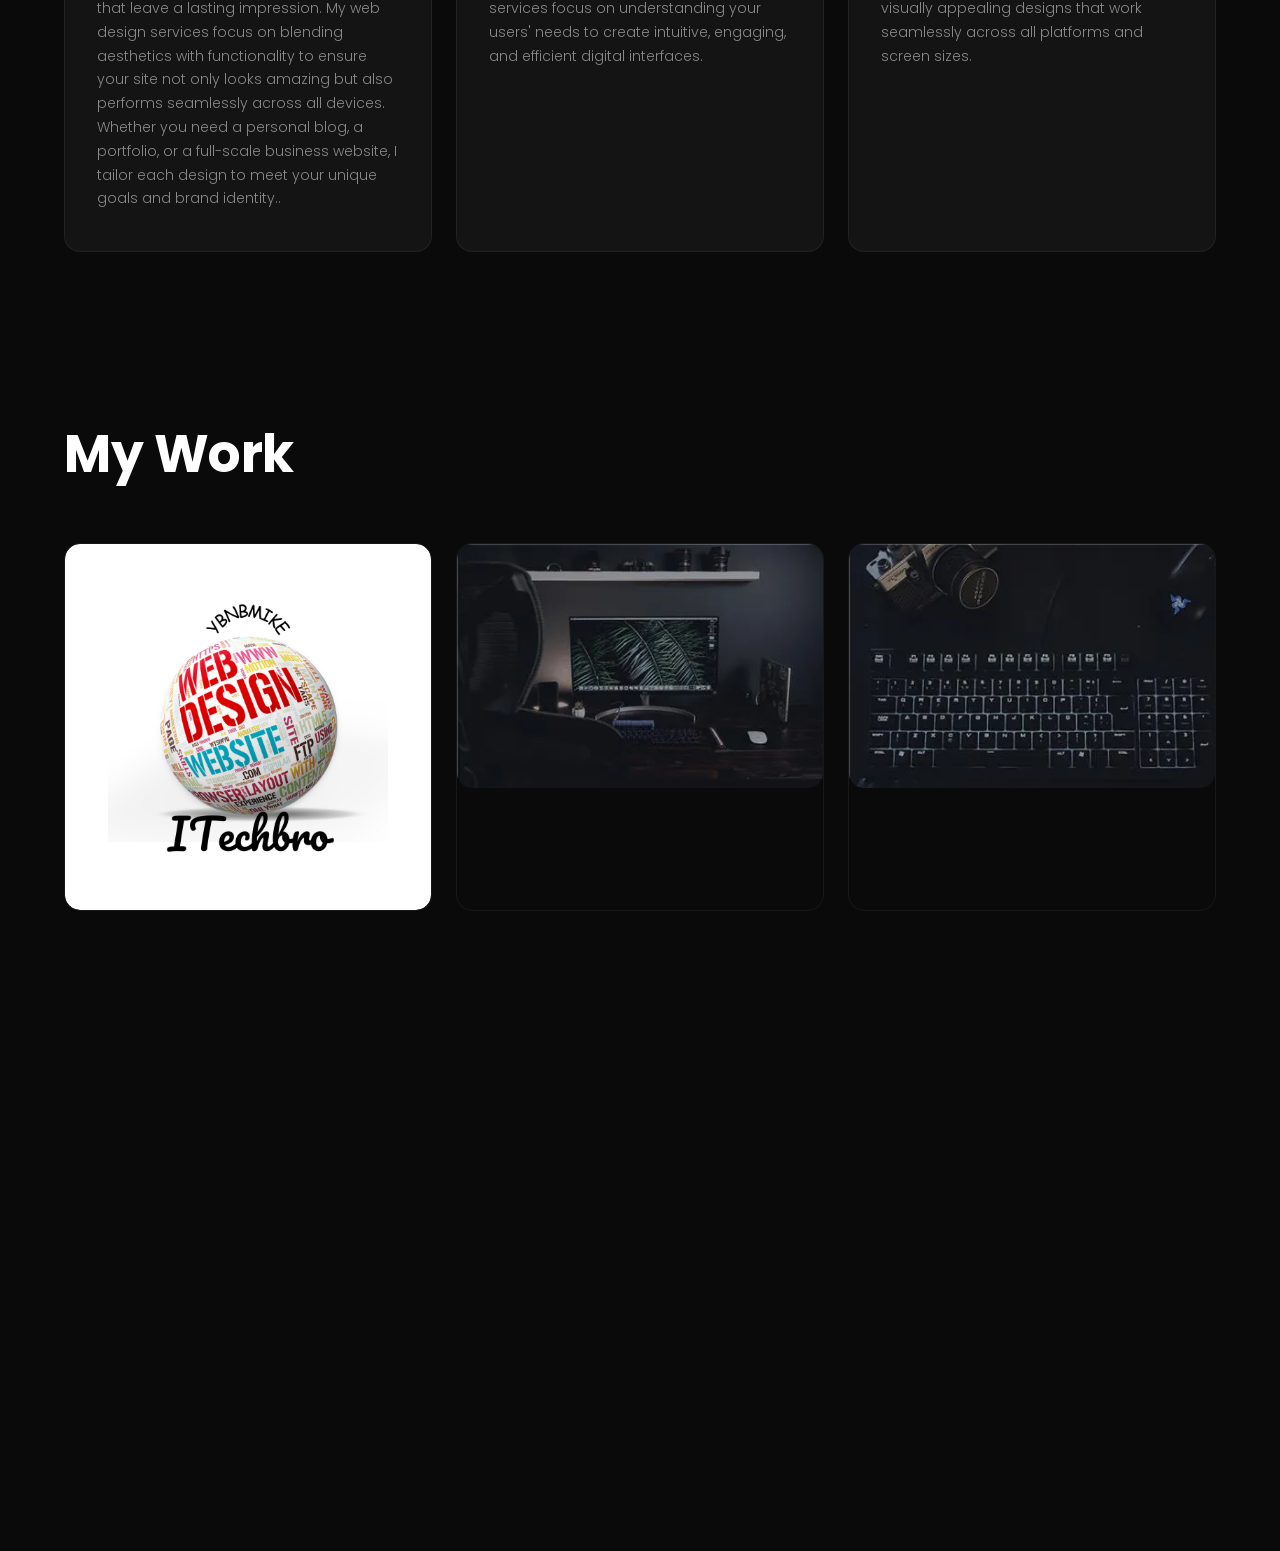
==== commit 691ef180: "Refresh Tory's Court project image" ====
--- a/index.html
+++ b/index.html
@@ -145,7 +145,7 @@
         <h2 class="sub-title">My Work</h2>
         <div class="work-list">
             <div class="work">
-                <img src="logo.png" loading="lazy" alt="Tory's Court clothing website logo" class="project-logo-fit">
+                <img src="logo.png?v=2" loading="lazy" alt="Tory's Court clothing website logo" class="project-logo-fit">
                 <div class="layer">
                     <span class="project-badge">Fashion Store</span>
                     <h3>Clothing Website</h3>
--- a/style.css
+++ b/style.css
@@ -488,7 +488,8 @@
     aspect-ratio: 1 / 1;
     object-fit: contain;
     background: #ffffff;
-    padding: 18px;
+    padding: 8px;
+    object-position: center;
 }
 
 .work:hover img {
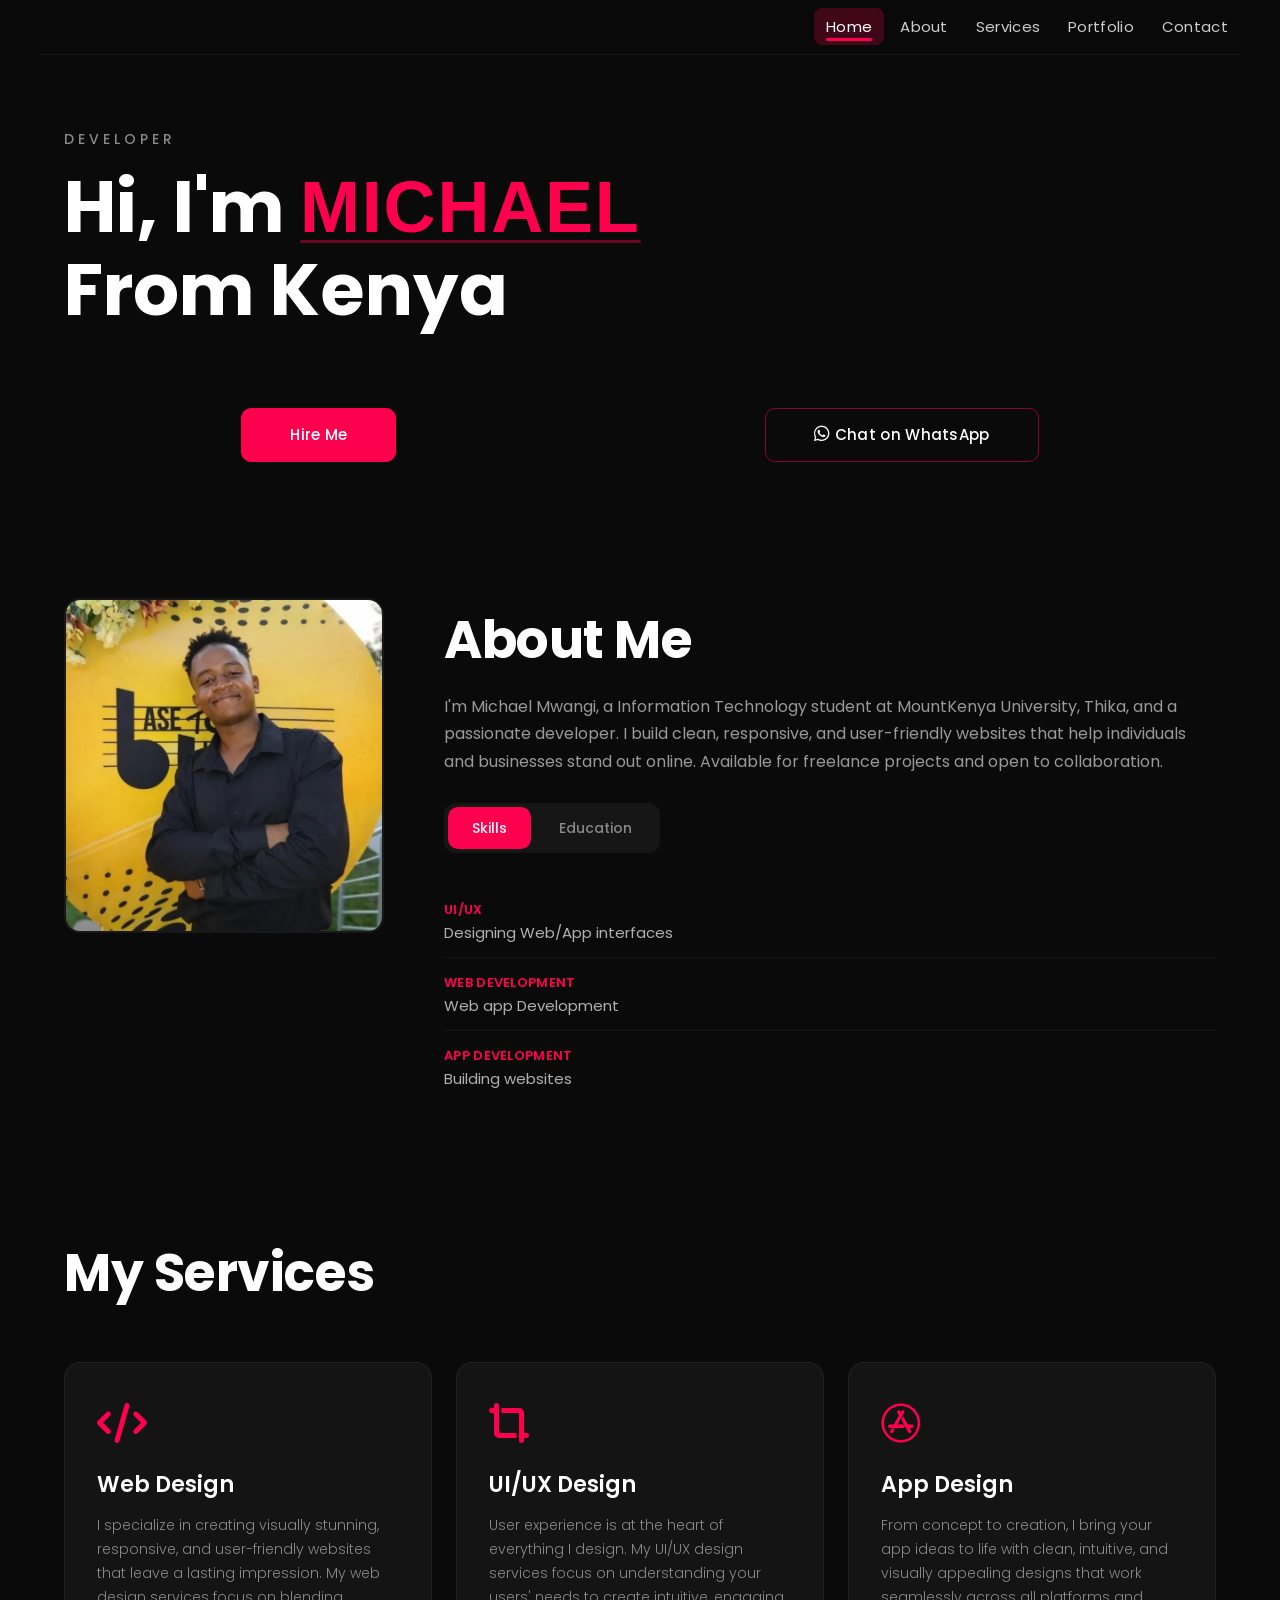
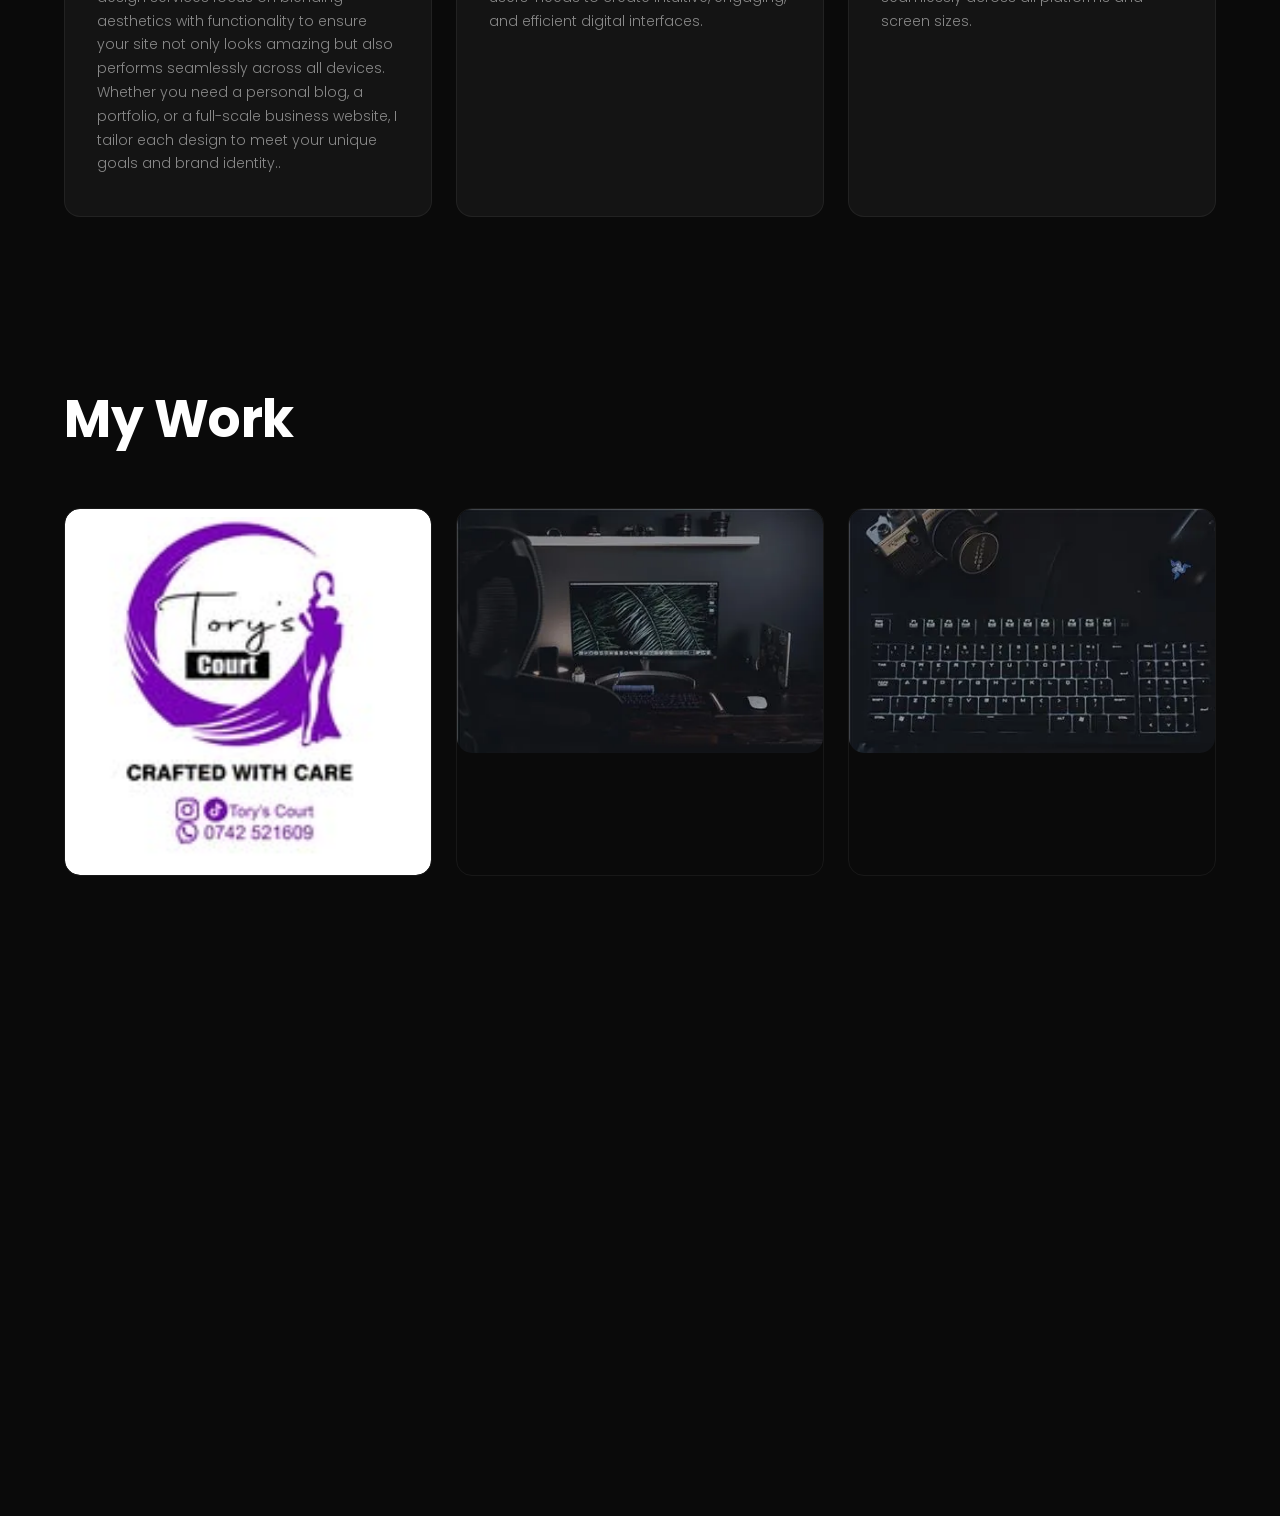
==== commit a2d020bd: "Update portfolio: change bio to IT student, remove Experience tab, update MICHAEL font to Arial Blac" ====
--- a/index.html
+++ b/index.html
@@ -4,7 +4,7 @@
     <meta charset="UTF-8">
     <meta http-equiv="X-UA-Compatible" content="IE=edge">
     <meta name="viewport" content="width=device-width, initial-scale=1.0">
-    <title>Michael (YBNBMIKE) — Website Developer Kenya | Web Design & UI/UX</title>
+    <title>Michael (YBNBMIKE) — Developer Kenya | Web Design & UI/UX</title>
     <link rel="stylesheet" href="style.css">
     <!-- Preconnect and load Poppins font for better CLS and performance -->
     <link rel="preconnect" href="https://fonts.googleapis.com">
@@ -21,17 +21,17 @@
     <!-- Font Awesome 6 Free CDN -->
     <link rel="stylesheet" href="https://cdnjs.cloudflare.com/ajax/libs/font-awesome/6.5.1/css/all.min.css" crossorigin="anonymous">
         <!-- SEO: meta description, canonical, Open Graph, Twitter Card, JSON-LD -->
-        <meta name="description" content="Michael (YBNBMIKE) — Website developer from Kenya. I build responsive websites, UI/UX designs and web apps. Contact: chegemichael974@gmail.com">
+        <meta name="description" content="I'm Michael Mwangi, an Information Technology student at MountKenya University, Thika, and a passionate developer. I build clean, responsive, and user-friendly websites for individuals and businesses.">
         <meta name="keywords" content="website developer, web design, UI/UX, web developer Kenya, portfolio">
         <link rel="canonical" href="https://ynbmike.me/">
-        <meta property="og:title" content="Michael (YBNBMIKE) — Website Developer | Kenya">
-        <meta property="og:description" content="I build responsive websites, UI/UX designs and web apps. Portfolio of web projects and services offered.">
+        <meta property="og:title" content="Michael (YBNBMIKE) — Developer | Kenya">
+        <meta property="og:description" content="I'm Michael Mwangi, an Information Technology student and passionate developer building clean, responsive, and user-friendly websites.">
         <meta property="og:type" content="website">
         <meta property="og:url" content="https://ynbmike.me/">
         <meta property="og:image" content="https://ynbmike.me/portfolio3.jpg">
         <meta name="twitter:card" content="summary_large_image">
-        <meta name="twitter:title" content="Michael (YBNBMIKE) — Website Developer | Kenya">
-        <meta name="twitter:description" content="I build responsive websites, UI/UX designs and web apps. Portfolio of web projects and services offered.">
+        <meta name="twitter:title" content="Michael (YBNBMIKE) — Developer | Kenya">
+        <meta name="twitter:description" content="I'm Michael Mwangi, an Information Technology student and passionate developer building clean, responsive, and user-friendly websites.">
         <meta name="twitter:image" content="https://ynbmike.me/portfolio3.jpg">
         <script type="application/ld+json">
         {
@@ -40,8 +40,8 @@
             "name": "Michael (YBNBMIKE)",
             "url": "https://ynbmike.me/",
             "email": "chegemichael974@gmail.com",
-            "jobTitle": "Website Developer",
-            "sameAs": ["https://facebook.com/","https://www.linkedin.com/"]
+            "jobTitle": "Developer",
+            "sameAs": ["https://www.instagram.com/ybnbmike/","https://www.tiktok.com/@ybnbmike"]
         }
         </script>
 </head>
@@ -59,7 +59,7 @@
         </nav>
         <div class="header-content">
             <div class="header-text">
-                <p>WEBSITE DEVELOPER</p>
+                <p>DEVELOPER</p>
                 <h1>Hi, I'm <span>MICHAEL</span><br>From Kenya</h1>
                 <div class="hero-actions">
                     <a href="#contact" class="btn btn2 hero-btn">Hire Me</a>
@@ -68,9 +68,6 @@
                     </a>
                 </div>
             </div>
-            <div class="hero-image-wrap">
-                <img src="profile_new.jpg?v=2" alt="Michael Mwangi" class="hero-image" loading="eager" />
-            </div>
         </div>
     </div>
 </div>
@@ -83,11 +80,10 @@
             </div>
             <div class="about-col-2">
                 <h2 class="sub-title">About Me</h2>
-                <p>I'm Michael Mwangi, a Computer Science student at MountKenya University, Thika, and a passionate website developer. I build clean, responsive, and user-friendly websites that help individuals and businesses stand out online. Available for freelance projects and open to collaboration.</p>
+                <p>I'm Michael Mwangi, a Information Technology student at MountKenya University, Thika, and a passionate developer. I build clean, responsive, and user-friendly websites that help individuals and businesses stand out online. Available for freelance projects and open to collaboration.</p>
 
                 <div class="tab-titles">
                     <p class="tab-links active-link" onclick="opentab(event, 'skills')">Skills</p>
-                    <p class="tab-links" onclick="opentab(event, 'experience')">Experience</p>
                     <p class="tab-links" onclick="opentab(event, 'education')">Education</p>
                 </div>
                 <div class="tab-contents active-tab" id="skills">
@@ -97,18 +93,10 @@
                         <li><span>App Development</span><br>Building websites</li>
                     </ul>
                 </div>
-                <div class="tab-contents" id="experience">
-                    <ul>
-                        <li><span>2024 - Current</span><br>MountKenya University</li>
-                        <li><span>2023 - 2024</span><br>Internship at Ministry of Foreign affairs.</li>
-                        <li><span>2010 - 2021</span><br>Student at Magumu Boys.</li>
-                
-                    </ul>
-                </div>
                 <div class="tab-contents" id="education">
                     <ul>
                         <li><span>2023 - Current</span><br>MountKenya University</li>
-                        <li><span>2018 - 2021</span><br>Magumu Boys</li>
+                        <li><span>2018 - 2022</span><br>Magumu Boys</li>
                         <li><span>2010 - 2017</span><br>Jolly Hope Academy</li>
                     </ul>
                 </div>
@@ -145,7 +133,7 @@
         <h2 class="sub-title">My Work</h2>
         <div class="work-list">
             <div class="work">
-                <img src="logo.png?v=2" loading="lazy" alt="Tory's Court clothing website logo" class="project-logo-fit">
+                <img src="logo.jpg" loading="lazy" alt="ITechbro logo" class="project-logo-fit">
                 <div class="layer">
                     <span class="project-badge">Fashion Store</span>
                     <h3>Clothing Website</h3>
@@ -185,13 +173,12 @@
                 <p><i class="fas fa-paper-plane"></i> chegemichael974@gmail.com</p>
                 <p><i class="fas fa-square-phone"></i> 0745872280</p>
                 <div class="social-icons">
-                    <a href="https://facebook.com/" target="_blank" rel="noopener"><i class="fab fa-facebook"></i></a>
                     <a href="https://wa.me/254711838525" target="_blank" rel="noopener" aria-label="WhatsApp"><i class="fab fa-whatsapp"></i></a>
                     <a href="#" target="_blank" rel="noopener"><i class="fab fa-twitter"></i></a>
                     <a href="https://www.instagram.com/ybnbmike/" target="_blank" rel="noopener"><i class="fab fa-instagram"></i></a>
-                    <a href="#" target="_blank" rel="noopener"><i class="fab fa-linkedin"></i></a>
-                </div>
-                <a href="my cv.pdf" download class="btn btn2">Download CV</a>
+                    <a href="https://www.tiktok.com/@ybnbmike" target="_blank" rel="noopener"><i class="fab fa-tiktok"></i></a>
+                </div>
+                <a href="my%20cv..pdf" download class="btn btn2">Download CV</a>
             </div>
                 <div class="contact-right">
                     <form name="submit-to-google-sheet">
--- a/style.css
+++ b/style.css
@@ -212,7 +212,7 @@
 }
 
 .header-text h1 span {
-    font-family: 'Orbitron', sans-serif;
+    font-family: 'Arial Black', sans-serif;
     letter-spacing: 1.8px;
     font-weight: 700;
     text-transform: uppercase;
@@ -884,6 +884,23 @@
         gap: 16px;
     }
 
+    .work {
+        background: #111;
+    }
+
+    .work:hover img {
+        transform: none;
+    }
+
+    .layer {
+        position: static;
+        height: auto;
+        min-height: 0;
+        padding: 20px;
+        border-radius: 0 0 16px 16px;
+        background: linear-gradient(180deg, rgba(18, 18, 18, 0.92), rgba(255, 0, 79, 0.92));
+    }
+
     .services-list div {
         padding: 28px 24px;
     }
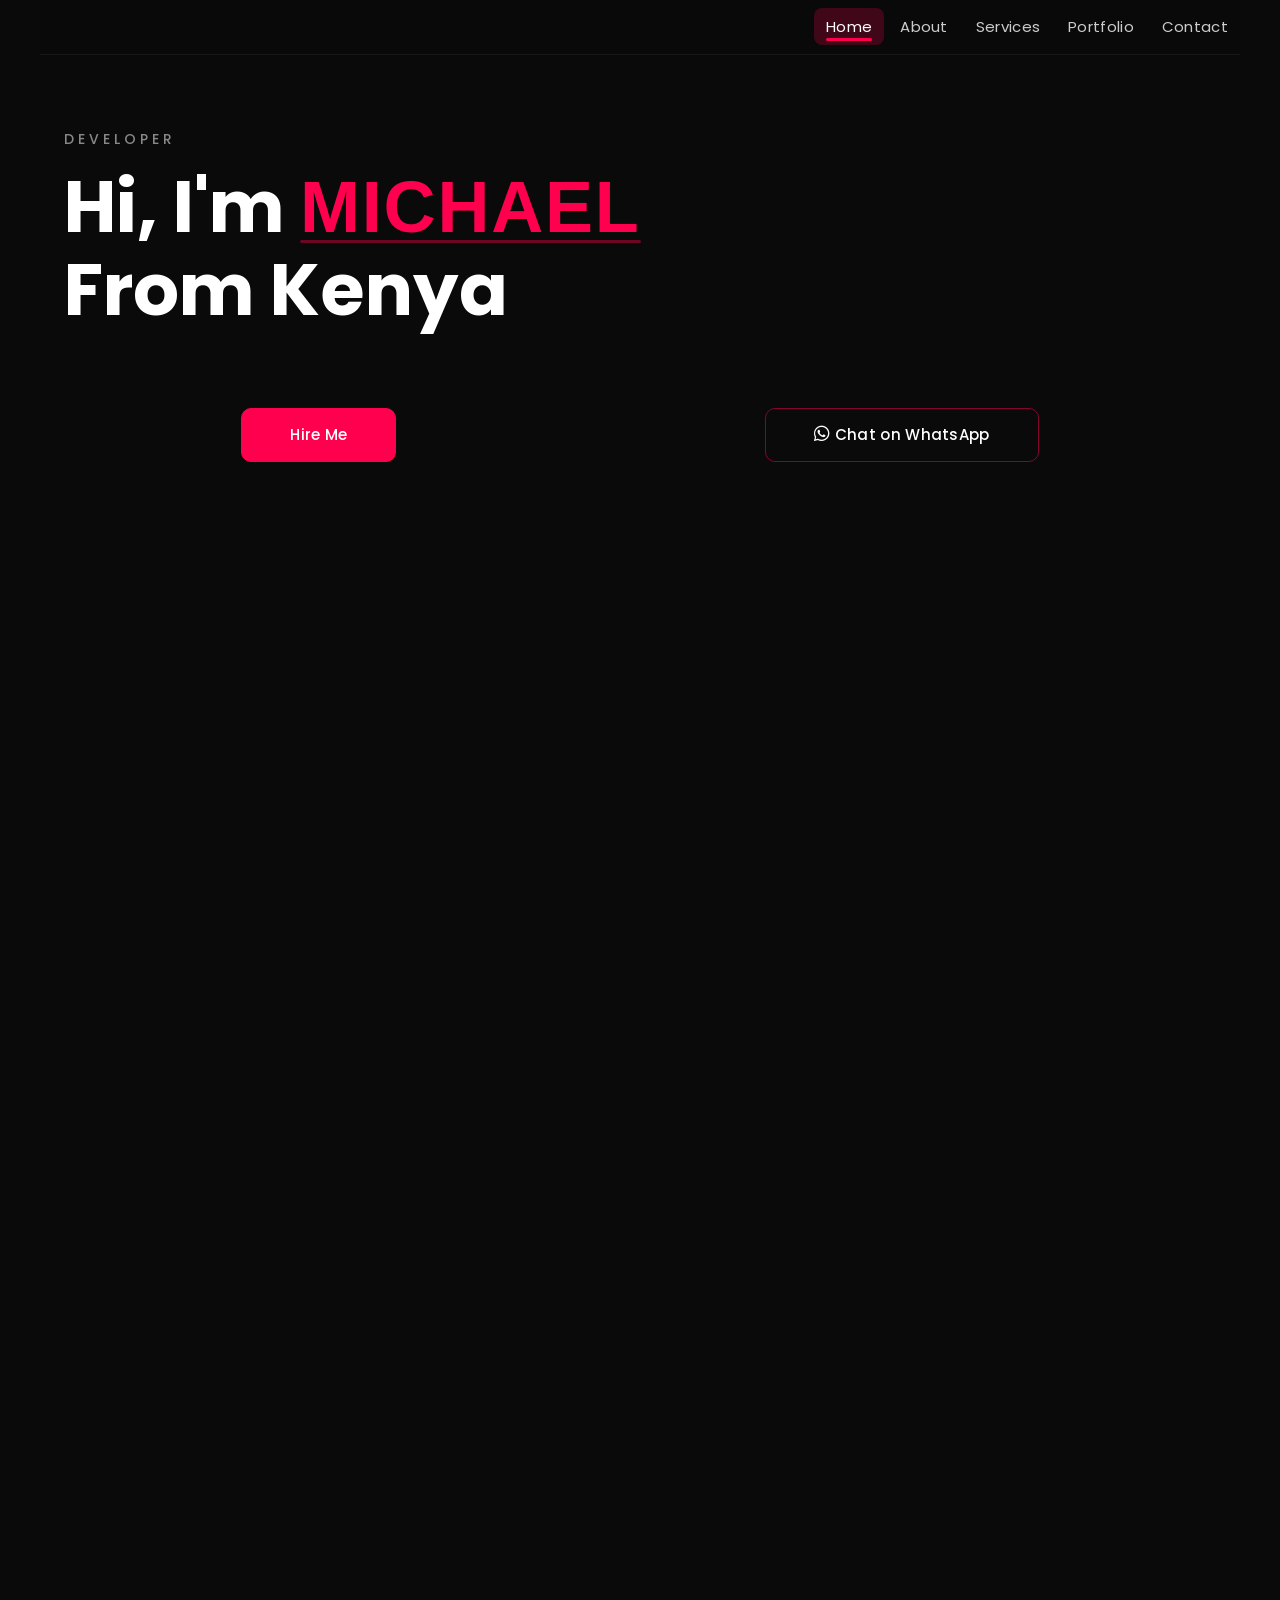
==== commit 98cd5ffc: "Feature FindMyNganya in portfolio" ====
--- a/index.html
+++ b/index.html
@@ -11,27 +11,27 @@
     <link rel="preconnect" href="https://fonts.gstatic.com" crossorigin>
     <link rel="preconnect" href="https://cdnjs.cloudflare.com" crossorigin>
     <link href="https://fonts.googleapis.com/css2?family=Orbitron:wght@600;700&family=Poppins:wght@300;400;500;600;700&display=swap" rel="stylesheet">
-    <!-- Favicons and touch icon (generated from your uploaded photo) -->
-    <link rel="icon" type="image/png" sizes="32x32" href="/favicon-32x32.png">
-    <link rel="icon" type="image/png" sizes="16x16" href="/favicon-16x16.png">
-    <link rel="apple-touch-icon" sizes="180x180" href="/apple-touch-icon.png">
-    <link rel="icon" href="/favicon-32x32.png">
-    <link rel="shortcut icon" href="/favicon.ico">
+    <!-- Favicons and touch icon -->
+    <link rel="icon" href="favicon.ico" sizes="any">
+    <link rel="icon" type="image/png" sizes="32x32" href="favicon-32x32.png">
+    <link rel="icon" type="image/png" sizes="16x16" href="favicon-16x16.png">
+    <link rel="apple-touch-icon" sizes="180x180" href="apple-touch-icon.png">
     <meta name="theme-color" content="#ff004f">
     <!-- Font Awesome 6 Free CDN -->
-    <link rel="stylesheet" href="https://cdnjs.cloudflare.com/ajax/libs/font-awesome/6.5.1/css/all.min.css" crossorigin="anonymous">
+    <link rel="stylesheet" href="https://cdnjs.cloudflare.com/ajax/libs/font-awesome/6.5.1/css/all.min.css" crossorigin="anonymous" media="print" onload="this.media='all'">
+    <noscript><link rel="stylesheet" href="https://cdnjs.cloudflare.com/ajax/libs/font-awesome/6.5.1/css/all.min.css" crossorigin="anonymous"></noscript>
         <!-- SEO: meta description, canonical, Open Graph, Twitter Card, JSON-LD -->
-        <meta name="description" content="I'm Michael Mwangi, an Information Technology student at MountKenya University, Thika, and a passionate developer. I build clean, responsive, and user-friendly websites for individuals and businesses.">
-        <meta name="keywords" content="website developer, web design, UI/UX, web developer Kenya, portfolio">
+        <meta name="description" content="Michael Mwangi (YNBMIKE) is a software developer, web designer, and creator of FindMyNganya — a real-time matatu tracking and commuter community platform for Nairobi.">
+        <meta name="keywords" content="Michael Mwangi, YNBMIKE, FindMyNganya, software developer Kenya, website developer, web design, UI/UX, portfolio">
         <link rel="canonical" href="https://ynbmike.me/">
         <meta property="og:title" content="Michael (YBNBMIKE) — Developer | Kenya">
-        <meta property="og:description" content="I'm Michael Mwangi, an Information Technology student and passionate developer building clean, responsive, and user-friendly websites.">
+        <meta property="og:description" content="Michael Mwangi (YNBMIKE) is a software developer, web designer, and creator of FindMyNganya — a real-time matatu platform for Nairobi.">
         <meta property="og:type" content="website">
         <meta property="og:url" content="https://ynbmike.me/">
         <meta property="og:image" content="https://ynbmike.me/portfolio3.jpg">
         <meta name="twitter:card" content="summary_large_image">
         <meta name="twitter:title" content="Michael (YBNBMIKE) — Developer | Kenya">
-        <meta name="twitter:description" content="I'm Michael Mwangi, an Information Technology student and passionate developer building clean, responsive, and user-friendly websites.">
+        <meta name="twitter:description" content="Michael Mwangi (YNBMIKE) is a software developer, web designer, and creator of FindMyNganya — a real-time matatu platform for Nairobi.">
         <meta name="twitter:image" content="https://ynbmike.me/portfolio3.jpg">
         <script type="application/ld+json">
         {
@@ -40,7 +40,8 @@
             "name": "Michael (YBNBMIKE)",
             "url": "https://ynbmike.me/",
             "email": "chegemichael974@gmail.com",
-            "jobTitle": "Developer",
+            "jobTitle": "Software Developer",
+            "description": "Software developer, web designer, and creator of FindMyNganya — a real-time matatu tracking and commuter community platform for Nairobi.",
             "sameAs": ["https://www.instagram.com/ybnbmike/","https://www.tiktok.com/@ybnbmike"]
         }
         </script>
@@ -80,20 +81,38 @@
             </div>
             <div class="about-col-2">
                 <h2 class="sub-title">About Me</h2>
-                <p>I'm Michael Mwangi, a Information Technology student at MountKenya University, Thika, and a passionate developer. I build clean, responsive, and user-friendly websites that help individuals and businesses stand out online. Available for freelance projects and open to collaboration.</p>
-
-                <div class="tab-titles">
-                    <p class="tab-links active-link" onclick="opentab(event, 'skills')">Skills</p>
-                    <p class="tab-links" onclick="opentab(event, 'education')">Education</p>
-                </div>
-                <div class="tab-contents active-tab" id="skills">
+                <p>I'm Michael Mwangi (YNBMIKE), an Information Technology student at Mount Kenya University, Thika, a software developer, and the creator of FindMyNganya — a real-time matatu tracking and commuter community platform for Nairobi. I also build clean, responsive, and user-friendly websites that help individuals and businesses stand out online. Available for freelance projects and open to collaboration.</p>
+
+                <div class="tab-titles" role="tablist" aria-label="About tabs">
+                    <button
+                        type="button"
+                        id="tab-skills"
+                        class="tab-links active-link"
+                        role="tab"
+                        aria-controls="skills"
+                        aria-selected="true"
+                        tabindex="0"
+                        onclick="opentab(event, 'skills')"
+                    >Skills</button>
+                    <button
+                        type="button"
+                        id="tab-education"
+                        class="tab-links"
+                        role="tab"
+                        aria-controls="education"
+                        aria-selected="false"
+                        tabindex="-1"
+                        onclick="opentab(event, 'education')"
+                    >Education</button>
+                </div>
+                <div class="tab-contents active-tab" id="skills" role="tabpanel" aria-labelledby="tab-skills" tabindex="0">
                     <ul>
                         <li><span>UI/UX</span><br>Designing Web/App interfaces</li>
                         <li><span>Web Development</span><br>Web app Development</li>
                         <li><span>App Development</span><br>Building websites</li>
                     </ul>
                 </div>
-                <div class="tab-contents" id="education">
+                <div class="tab-contents" id="education" role="tabpanel" aria-labelledby="tab-education" tabindex="0" hidden>
                     <ul>
                         <li><span>2023 - Current</span><br>MountKenya University</li>
                         <li><span>2018 - 2022</span><br>Magumu Boys</li>
@@ -112,7 +131,7 @@
             <div>
                 <i class="fas fa-code"></i>
                 <h2>Web Design</h2>
-                <p>I specialize in creating visually stunning, responsive, and user-friendly websites that leave a lasting impression. My web design services focus on blending aesthetics with functionality to ensure your site not only looks amazing but also performs seamlessly across all devices. Whether you need a personal blog, a portfolio, or a full-scale business website, I tailor each design to meet your unique goals and brand identity..</p>
+                <p>I specialize in creating visually stunning, responsive, and user-friendly websites that leave a lasting impression. My web design services blend aesthetics with functionality so your site looks great and performs smoothly across all devices. Whether you need a personal blog, a portfolio, or a business website, I tailor each design to your goals and brand.</p>
             </div>
             <div>
                 <i class="fas fa-crop-simple"></i>
@@ -148,17 +167,16 @@
                 </picture>
                 <div class="layer">
                     <h3>Parking system</h3>
-                    <p>The website Maximizes the use of parking areas, even in limited spaces, by organizing vehicle placement. .</p>
+                    <p>This system maximizes parking space usage by organizing vehicle placement, even in limited areas.</p>
                 </div>
             </div>
             <div class="work">
-                <picture>
-                    <source type="image/webp" srcset="portfolio5_400.webp 400w, portfolio5_800.webp 800w, portfolio5_1200.webp 1200w" sizes="(max-width:600px) 100vw, 400px">
-                    <img src="portfolio5_800.jpg" srcset="portfolio5_400.jpg 400w, portfolio5_800.jpg 800w, portfolio5_1200.jpg 1200w" sizes="(max-width:600px) 100vw, 400px" loading="lazy" alt="Room management system screenshot">
-                </picture>
+                <img src="https://findmynganya.app/image/hero.png" loading="lazy" alt="FindMyNganya project preview" class="project-logo-fit">
                 <div class="layer">
-                    <h3>Room management system</h3>
-                    <p>The websites Streamlines property management by consolidating tenant information, payment records, and maintenance requests.</p>
+                    <span class="project-badge">Transport Tech</span>
+                    <h3>FindMyNganya</h3>
+                    <p>A real-time matatu tracking and commuter community platform for Nairobi, built to help users discover fleets, follow live movement, and stay connected.</p>
+                    <a href="https://findmynganya.app/" target="_blank" rel="noopener" class="project-link">View Website</a>
                 </div>
             </div>
         </div>
@@ -178,16 +196,42 @@
                     <a href="https://www.instagram.com/ybnbmike/" target="_blank" rel="noopener"><i class="fab fa-instagram"></i></a>
                     <a href="https://www.tiktok.com/@ybnbmike" target="_blank" rel="noopener"><i class="fab fa-tiktok"></i></a>
                 </div>
-                <a href="my%20cv..pdf" download class="btn btn2">Download CV</a>
+                <a href="Michel%20mwangi%20CV.pdf" download class="btn btn2">Download CV</a>
             </div>
                 <div class="contact-right">
+                    <aside class="trust-card" aria-label="Client testimonial">
+                        <p class="trust-quote">"Michael redesigned our clothing brand site and we started getting more inquiries within days. Clean design, fast pages, and great communication."</p>
+                        <p class="trust-author">- Clothing Brand Owner</p>
+                        <div class="trust-metrics" aria-label="Trust metrics">
+                            <span><strong>5+</strong> Projects completed</span>
+                            <span><strong>24h</strong> Average first response</span>
+                        </div>
+                    </aside>
+                    <div class="value-points" aria-label="What you get">
+                        <div class="value-points-title">What you get</div>
+                        <ul class="value-points-list">
+                            <li><i class="fa-solid fa-bolt" aria-hidden="true"></i> Fast delivery</li>
+                            <li><i class="fa-solid fa-mobile-screen" aria-hidden="true"></i> Mobile-first design</li>
+                            <li><i class="fa-solid fa-pen-ruler" aria-hidden="true"></i> Free revisions</li>
+                        </ul>
+                    </div>
                     <form name="submit-to-google-sheet">
-                        <input type="text" name="Name" placeholder="Your Name" required>
-                        <input type="email" name="Email" placeholder="Your Email" required>
-                        <textarea name="Message" rows="6" placeholder="Your Message"></textarea>
+                        <label class="sr-only" for="contact-name">Your Name</label>
+                        <input id="contact-name" type="text" name="Name" placeholder="Your Name" autocomplete="name" required>
+
+                        <label class="sr-only" for="contact-email">Your Email</label>
+                        <input id="contact-email" type="email" name="Email" placeholder="Your Email" autocomplete="email" required>
+
+                        <div class="hp-field" aria-hidden="true">
+                            <label for="contact-company">Company</label>
+                            <input id="contact-company" type="text" name="Company" tabindex="-1" autocomplete="off">
+                        </div>
+
+                        <label class="sr-only" for="contact-message">Your Message</label>
+                        <textarea id="contact-message" name="Message" rows="6" placeholder="Your Message"></textarea>
                         <button type="submit" class="btn btn2">Submit</button>
                     </form>
-                    <span id="msg"></span>
+                    <span id="msg" role="status" aria-live="polite" aria-atomic="true"></span>
                 </div>
         </div>
     </div>
@@ -197,19 +241,58 @@
 
 <script>
 
-    const tablinks = document.getElementsByClassName("tab-links");
-    const tabcontents = document.getElementsByClassName("tab-contents");
+    const tablinks = document.querySelectorAll('.tab-links[role="tab"]');
+    const tabcontents = document.querySelectorAll('.tab-contents[role="tabpanel"]');
 
     function opentab(evt, tabname){
-        for (const tablink of tablinks){
-            tablink.classList.remove("active-link");
-        }
-        for (const tabcontent of tabcontents){
-            tabcontent.classList.remove("active-tab");
-        }
-        evt.currentTarget.classList.add("active-link");
-        document.getElementById(tabname).classList.add("active-tab");
-    }
+        for (const tablink of tablinks) {
+            tablink.classList.remove('active-link');
+            tablink.setAttribute('aria-selected', 'false');
+            tablink.tabIndex = -1;
+        }
+        for (const tabcontent of tabcontents) {
+            tabcontent.classList.remove('active-tab');
+            tabcontent.hidden = true;
+        }
+
+        const activeTab = evt.currentTarget;
+        activeTab.classList.add('active-link');
+        activeTab.setAttribute('aria-selected', 'true');
+        activeTab.tabIndex = 0;
+
+        const activePanel = document.getElementById(tabname);
+        if (activePanel) {
+            activePanel.classList.add('active-tab');
+            activePanel.hidden = false;
+        }
+    }
+
+    function focusTabByIndex(nextIndex) {
+        const tabs = Array.from(tablinks);
+        const clamped = ((nextIndex % tabs.length) + tabs.length) % tabs.length;
+        const nextTab = tabs[clamped];
+        if (!nextTab) return;
+        nextTab.focus();
+        const controlsId = nextTab.getAttribute('aria-controls');
+        if (controlsId) {
+            opentab({ currentTarget: nextTab }, controlsId);
+        }
+    }
+
+    tablinks.forEach((tab, index) => {
+        tab.addEventListener('keydown', (e) => {
+            const key = e.key;
+            if (key === 'ArrowRight' || key === 'ArrowLeft' || key === 'Home' || key === 'End') {
+                e.preventDefault();
+            } else {
+                return;
+            }
+            if (key === 'ArrowRight') focusTabByIndex(index + 1);
+            if (key === 'ArrowLeft') focusTabByIndex(index - 1);
+            if (key === 'Home') focusTabByIndex(0);
+            if (key === 'End') focusTabByIndex(tablinks.length - 1);
+        });
+    });
 
 </script>
 
@@ -286,19 +369,91 @@
 <script>
     const form = document.forms['submit-to-google-sheet']
     const msg = document.getElementById('msg')
+    const submitBtn = form?.querySelector('button[type="submit"]')
+
+    // Set this to your deployed Worker endpoint (recommended).
+    // Example: "https://your-worker.your-subdomain.workers.dev/"
+    const WORKER_ENDPOINT = ''
+
+    function setStatus(text, type) {
+        msg.textContent = text
+        msg.style.color = type === 'error' ? '#f87171' : '#4ade80'
+        msg.classList.add('show')
+    }
 
     form.addEventListener('submit', async e => {
         e.preventDefault()
         const name = form.Name.value.trim()
         const email = form.Email.value.trim()
         const message = form.Message.value.trim()
-        const subject = encodeURIComponent(`Portfolio message from ${name || 'Visitor'}`)
-        const body = encodeURIComponent(`Name: ${name}\nEmail: ${email}\n\nMessage:\n${message}`)
-
-        window.location.href = `mailto:chegemichael974@gmail.com?subject=${subject}&body=${body}`
-        msg.textContent = 'Opening your email app...'
-        setTimeout(()=> msg.textContent = '', 5000)
+        const company = (form.Company?.value || '').trim()
+
+        if (submitBtn) submitBtn.disabled = true
+        setStatus('Sending...', 'success')
+
+        try {
+            if (!WORKER_ENDPOINT) {
+                setStatus('Contact form not configured yet', 'error')
+                return
+            }
+
+            // Honeypot: bots often fill hidden fields. Pretend success to avoid retries.
+            if (company) {
+                setStatus('Message sent', 'success')
+                form.reset()
+                return
+            }
+
+            const resp = await fetch(WORKER_ENDPOINT, {
+                method: 'POST',
+                headers: { 'Content-Type': 'application/json' },
+                body: JSON.stringify({ Name: name, Email: email, Message: message, Company: company })
+            })
+            if (!resp.ok) {
+                throw new Error(`Request failed (${resp.status})`)
+            }
+            setStatus('Message sent', 'success')
+            form.reset()
+        } catch (err) {
+            setStatus('Could not send, try again', 'error')
+        } finally {
+            if (submitBtn) submitBtn.disabled = false
+            setTimeout(() => {
+                msg.textContent = ''
+                msg.classList.remove('show')
+            }, 6000)
+        }
     })
+</script>
+
+<!-- Analytics (Plausible) -->
+<script defer data-domain="ynbmike.me" src="https://plausible.io/js/script.js"></script>
+
+<script>
+    // Portfolio micro-interaction: subtle tilt on desktop hover
+    const tiltCards = Array.from(document.querySelectorAll('#portfolio .work'));
+    const canHover = window.matchMedia && window.matchMedia('(hover: hover) and (pointer: fine)').matches;
+
+    if (canHover && tiltCards.length) {
+        tiltCards.forEach(card => {
+            card.classList.add('work-tilt');
+
+            card.addEventListener('mousemove', (e) => {
+                const rect = card.getBoundingClientRect();
+                const x = (e.clientX - rect.left) / rect.width;  // 0..1
+                const y = (e.clientY - rect.top) / rect.height;  // 0..1
+                const rotY = (x - 0.5) * 6;  // -3..3 deg
+                const rotX = (0.5 - y) * 6;  // -3..3 deg
+                card.style.setProperty('--rx', `${rotX.toFixed(2)}deg`);
+                card.style.setProperty('--ry', `${rotY.toFixed(2)}deg`);
+            }, { passive: true });
+
+            card.addEventListener('mouseleave', () => {
+                card.style.setProperty('--rx', '0deg');
+                card.style.setProperty('--ry', '0deg');
+            });
+        });
+    }
 </script>
 </body>
 </html>
--- a/style.css
+++ b/style.css
@@ -479,8 +479,11 @@
 
 .work img {
     width: 100%;
+    height: 100%;
     border-radius: 15px;
     display: block;
+    object-fit: cover;
+    object-position: center;
     transition: transform 0.65s cubic-bezier(0.22, 1, 0.36, 1);
 }
 
@@ -888,6 +891,19 @@
         background: #111;
     }
 
+    .work picture,
+    .work > img {
+        display: block;
+        width: 100%;
+        aspect-ratio: 4 / 3;
+    }
+
+    .project-logo-fit {
+        background: #ffffff;
+        padding: 10px;
+        object-fit: contain;
+    }
+
     .work:hover img {
         transform: none;
     }
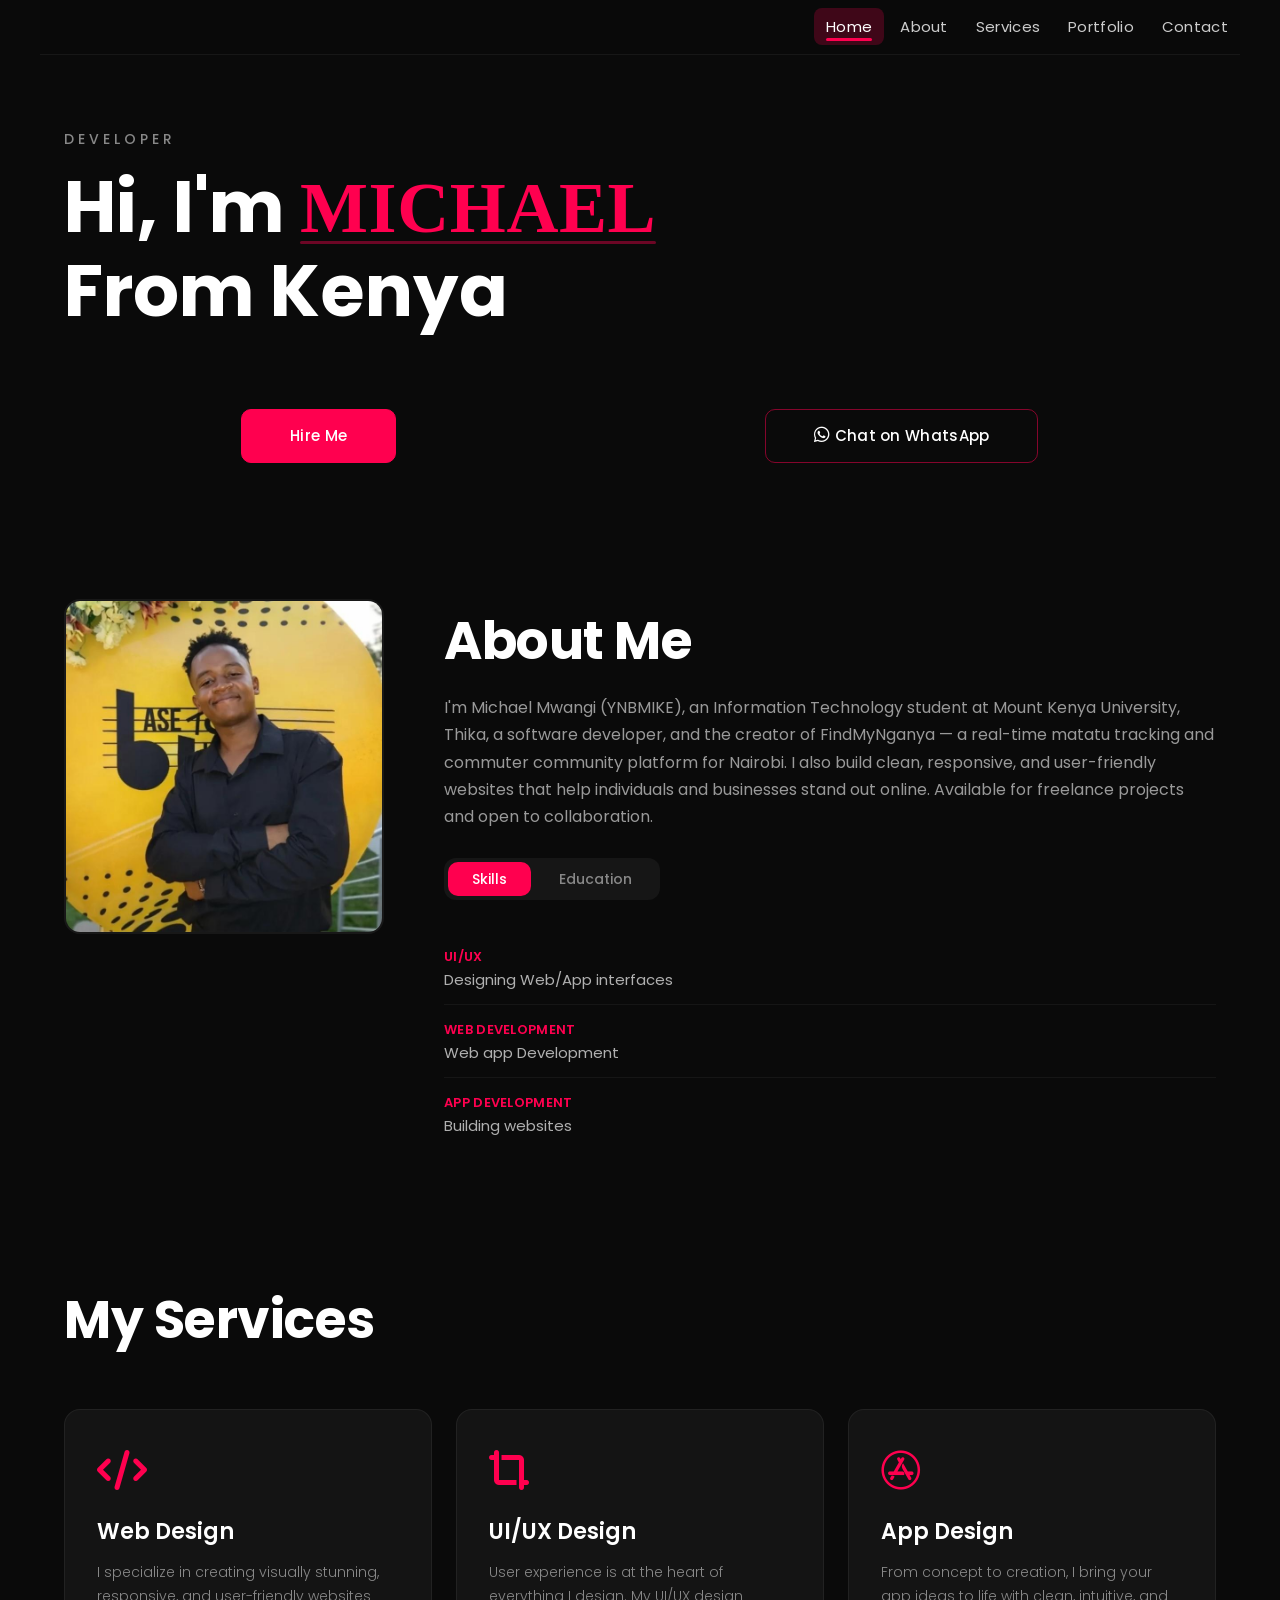
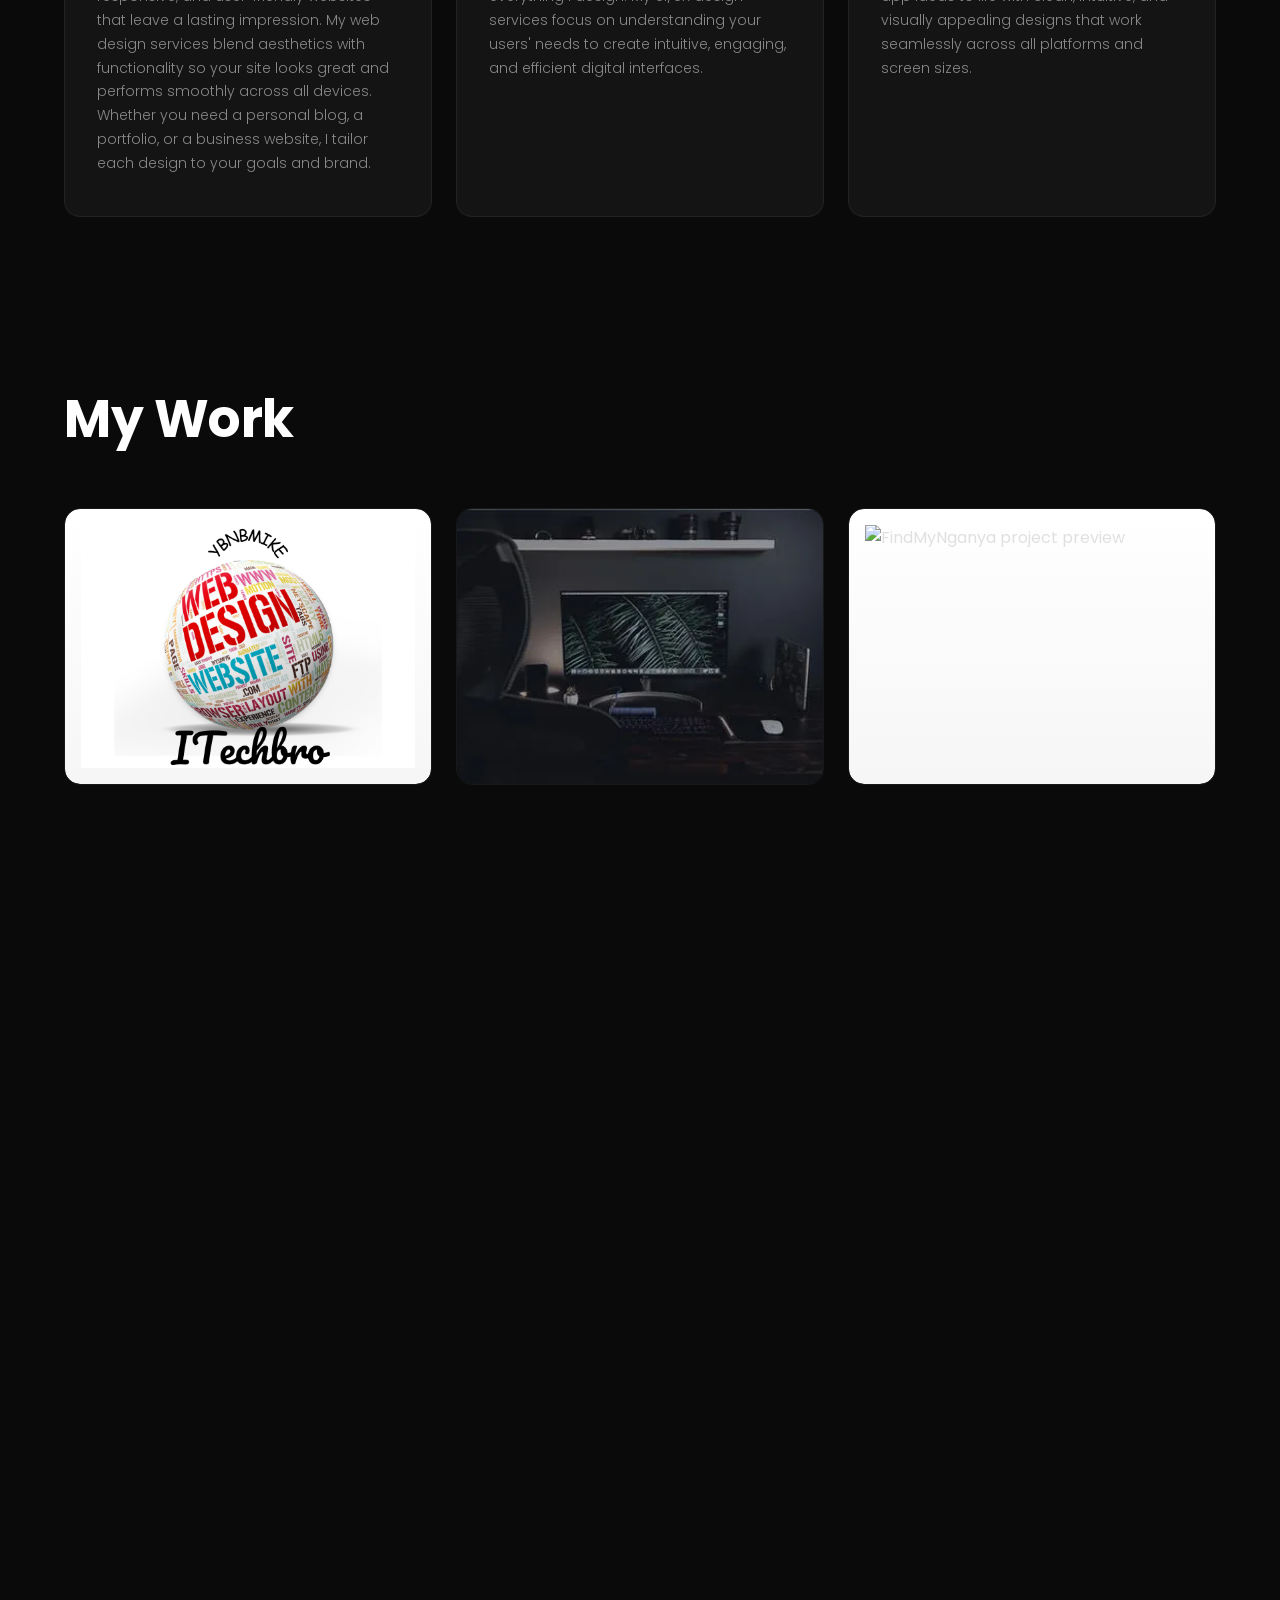
==== commit b09a4933: "Polish portfolio cards for mobile" ====
--- a/index.html
+++ b/index.html
@@ -152,10 +152,10 @@
         <h2 class="sub-title">My Work</h2>
         <div class="work-list">
             <div class="work">
-                <img src="logo.jpg" loading="lazy" alt="ITechbro logo" class="project-logo-fit">
+                <img src="torys-court-logo.png" loading="lazy" alt="Tory's Court clothing brand logo" class="project-logo-fit">
                 <div class="layer">
                     <span class="project-badge">Fashion Store</span>
-                    <h3>Clothing Website</h3>
+                    <h3>Tory's Court</h3>
                     <p>A fashion-focused website built to showcase products with a clean layout, bold visuals, and a smooth browsing experience for customers.</p>
                     <a href="https://toryscourt.netlify.app/" target="_blank" rel="noopener" class="project-link">View Website</a>
                 </div>
--- a/style.css
+++ b/style.css
@@ -50,6 +50,28 @@
 img {
     max-width: 100%;
     display: block;
+}
+
+/* Screen-reader only text (accessible labels) */
+.sr-only {
+    position: absolute !important;
+    width: 1px !important;
+    height: 1px !important;
+    padding: 0 !important;
+    margin: -1px !important;
+    overflow: hidden !important;
+    clip: rect(0, 0, 0, 0) !important;
+    white-space: nowrap !important;
+    border: 0 !important;
+}
+
+/* Honeypot field (anti-spam) */
+.hp-field {
+    position: absolute;
+    left: -9999px;
+    width: 1px;
+    height: 1px;
+    overflow: hidden;
 }
 
 /* ===== UTILITY ===== */
@@ -104,9 +126,9 @@
     height: 3px;
     border-radius: 999px;
     background: #ff004f;
-    transform: scaleX(0);
+    transform: scaleX(0) translateZ(0);
     transform-origin: left;
-    transition: transform 0.25s cubic-bezier(0.22, 1, 0.36, 1);
+    transition: transform 0.32s cubic-bezier(0.22, 1, 0.36, 1);
 }
 
 nav ul li a:hover,
@@ -118,6 +140,7 @@
 nav ul li a.active-nav-link {
     color: #fff;
     background: rgba(255, 0, 79, 0.22);
+    transition: color 0.25s ease, background 0.25s ease;
 }
 
 nav ul li a:hover::after,
@@ -159,6 +182,28 @@
 
 .hero-btn {
     margin: 0;
+}
+
+.hero-btn,
+.btn {
+    transition: transform 0.18s ease, box-shadow 0.18s ease, background 0.25s ease, border-color 0.25s ease, color 0.25s ease;
+    will-change: transform;
+}
+
+.hero-btn:hover,
+.btn:hover {
+    transform: translateY(-2px);
+}
+
+.hero-btn:active,
+.btn:active {
+    transform: translateY(0) scale(0.985);
+}
+
+.hero-btn:focus-visible,
+.btn:focus-visible {
+    outline: 3px solid rgba(255, 0, 79, 0.45);
+    outline-offset: 3px;
 }
 
 .hero-btn-whatsapp {
@@ -212,8 +257,8 @@
 }
 
 .header-text h1 span {
-    font-family: 'Arial Black', sans-serif;
-    letter-spacing: 1.8px;
+    font-family: "Comic Sans MS", "Comic Sans", cursive;
+    letter-spacing: 0.6px;
     font-weight: 700;
     text-transform: uppercase;
     color: #ff004f;
@@ -350,10 +395,19 @@
     transition: color 0.3s, background 0.3s;
     position: relative;
     user-select: none;
+    background: transparent;
+    border: none;
+    font-family: inherit;
+    line-height: 1;
 }
 
 .tab-links:hover {
     color: #ccc;
+}
+
+.tab-links:focus-visible {
+    outline: 3px solid rgba(255, 0, 79, 0.45);
+    outline-offset: 2px;
 }
 
 .tab-links.active-link {
@@ -469,12 +523,30 @@
     overflow: hidden;
     border: 1px solid rgba(255, 255, 255, 0.06);
     transition: transform 0.35s cubic-bezier(0.22, 1, 0.36, 1), border-color 0.3s, box-shadow 0.35s;
+    transform-style: preserve-3d;
+    will-change: transform;
 }
 
 .work:hover {
     transform: translateY(-10px);
     border-color: rgba(255, 0, 79, 0.45);
     box-shadow: 0 24px 55px rgba(255, 0, 79, 0.14);
+}
+
+@media (hover: hover) and (pointer: fine) {
+    .work.work-tilt {
+        transition: transform 0.18s ease, border-color 0.3s, box-shadow 0.35s;
+    }
+
+    .work.work-tilt:hover {
+        transform: translateY(-10px) rotateX(var(--rx, 0deg)) rotateY(var(--ry, 0deg));
+    }
+}
+
+@media (hover: none) and (pointer: coarse) {
+    .work:active {
+        transform: translateY(-6px) scale(0.99);
+    }
 }
 
 .work img {
@@ -487,11 +559,18 @@
     transition: transform 0.65s cubic-bezier(0.22, 1, 0.36, 1);
 }
 
+.work picture,
+.work > img {
+    display: block;
+    width: 100%;
+    aspect-ratio: 4 / 3;
+}
+
 .project-logo-fit {
-    aspect-ratio: 1 / 1;
+    aspect-ratio: 4 / 3;
     object-fit: contain;
-    background: #ffffff;
-    padding: 8px;
+    background: linear-gradient(180deg, #ffffff 0%, #f6f6f6 100%);
+    padding: 16px;
     object-position: center;
 }
 
@@ -670,6 +749,97 @@
 }
 
 /* Contact form */
+.trust-card {
+    background: linear-gradient(145deg, rgba(255, 0, 79, 0.12), rgba(20, 20, 20, 0.95));
+    border: 1px solid rgba(255, 255, 255, 0.09);
+    border-radius: 16px;
+    padding: 18px 18px 16px;
+    margin-bottom: 18px;
+    box-shadow: 0 16px 34px rgba(0, 0, 0, 0.22);
+}
+
+.trust-quote {
+    color: #f3f4f6;
+    font-size: 15px;
+    line-height: 1.65;
+}
+
+.trust-author {
+    margin-top: 10px;
+    color: #ff8fb7;
+    font-size: 13px;
+    font-weight: 500;
+}
+
+.trust-metrics {
+    margin-top: 14px;
+    display: flex;
+    flex-wrap: wrap;
+    gap: 8px;
+}
+
+.trust-metrics span {
+    display: inline-flex;
+    align-items: center;
+    gap: 6px;
+    padding: 6px 10px;
+    border-radius: 999px;
+    background: rgba(255, 255, 255, 0.07);
+    border: 1px solid rgba(255, 255, 255, 0.12);
+    color: #d1d5db;
+    font-size: 12px;
+}
+
+.trust-metrics strong {
+    color: #ffffff;
+    font-weight: 700;
+}
+
+/* Contact conversion helper */
+.value-points {
+    margin: 14px 0 18px;
+    padding: 14px 16px;
+    border-radius: 16px;
+    background: rgba(255, 255, 255, 0.04);
+    border: 1px solid rgba(255, 255, 255, 0.07);
+}
+
+.value-points-title {
+    color: #ffffff;
+    font-size: 13px;
+    font-weight: 700;
+    letter-spacing: 0.6px;
+    text-transform: uppercase;
+    margin-bottom: 10px;
+}
+
+.value-points-list {
+    list-style: none;
+    display: grid;
+    grid-template-columns: repeat(3, minmax(0, 1fr));
+    gap: 10px;
+    padding: 0;
+    margin: 0;
+}
+
+.value-points-list li {
+    display: flex;
+    align-items: center;
+    gap: 10px;
+    padding: 10px 12px;
+    border-radius: 12px;
+    background: rgba(20, 20, 20, 0.55);
+    border: 1px solid rgba(255, 255, 255, 0.08);
+    color: #d1d5db;
+    font-size: 13px;
+    line-height: 1.2;
+}
+
+.value-points-list i {
+    color: #ff4d86;
+    font-size: 14px;
+}
+
 .contact-right form {
     width: 100%;
 }
@@ -716,6 +886,14 @@
     display: block;
     font-size: 14px;
     min-height: 20px;
+    opacity: 0;
+    transform: translateY(6px);
+    transition: opacity 0.22s ease, transform 0.22s ease;
+}
+
+#msg.show {
+    opacity: 1;
+    transform: translateY(0);
 }
 
 @media (prefers-reduced-motion: reduce) {
@@ -891,17 +1069,27 @@
         background: #111;
     }
 
-    .work picture,
-    .work > img {
+    .work picture {
         display: block;
         width: 100%;
         aspect-ratio: 4 / 3;
     }
 
+    .work > img:not(.project-logo-fit) {
+        display: block;
+        width: 100%;
+        aspect-ratio: 4 / 3;
+    }
+
     .project-logo-fit {
-        background: #ffffff;
-        padding: 10px;
+        background: linear-gradient(180deg, #ffffff 0%, #f6f6f6 100%);
+        padding: 14px;
         object-fit: contain;
+        aspect-ratio: 4 / 3;
+        height: auto;
+        min-height: 210px;
+        width: 100%;
+        object-position: center;
     }
 
     .work:hover img {
@@ -915,6 +1103,13 @@
         padding: 20px;
         border-radius: 0 0 16px 16px;
         background: linear-gradient(180deg, rgba(18, 18, 18, 0.92), rgba(255, 0, 79, 0.92));
+        align-items: flex-start;
+        text-align: left;
+        gap: 6px;
+    }
+
+    .project-link {
+        align-self: flex-start;
     }
 
     .services-list div {
@@ -934,6 +1129,18 @@
 
     .contact-right {
         width: 100%;
+    }
+
+    .trust-card {
+        padding: 16px 14px;
+    }
+
+    .trust-quote {
+        font-size: 14px;
+    }
+
+    .value-points-list {
+        grid-template-columns: 1fr;
     }
 
     form input,
